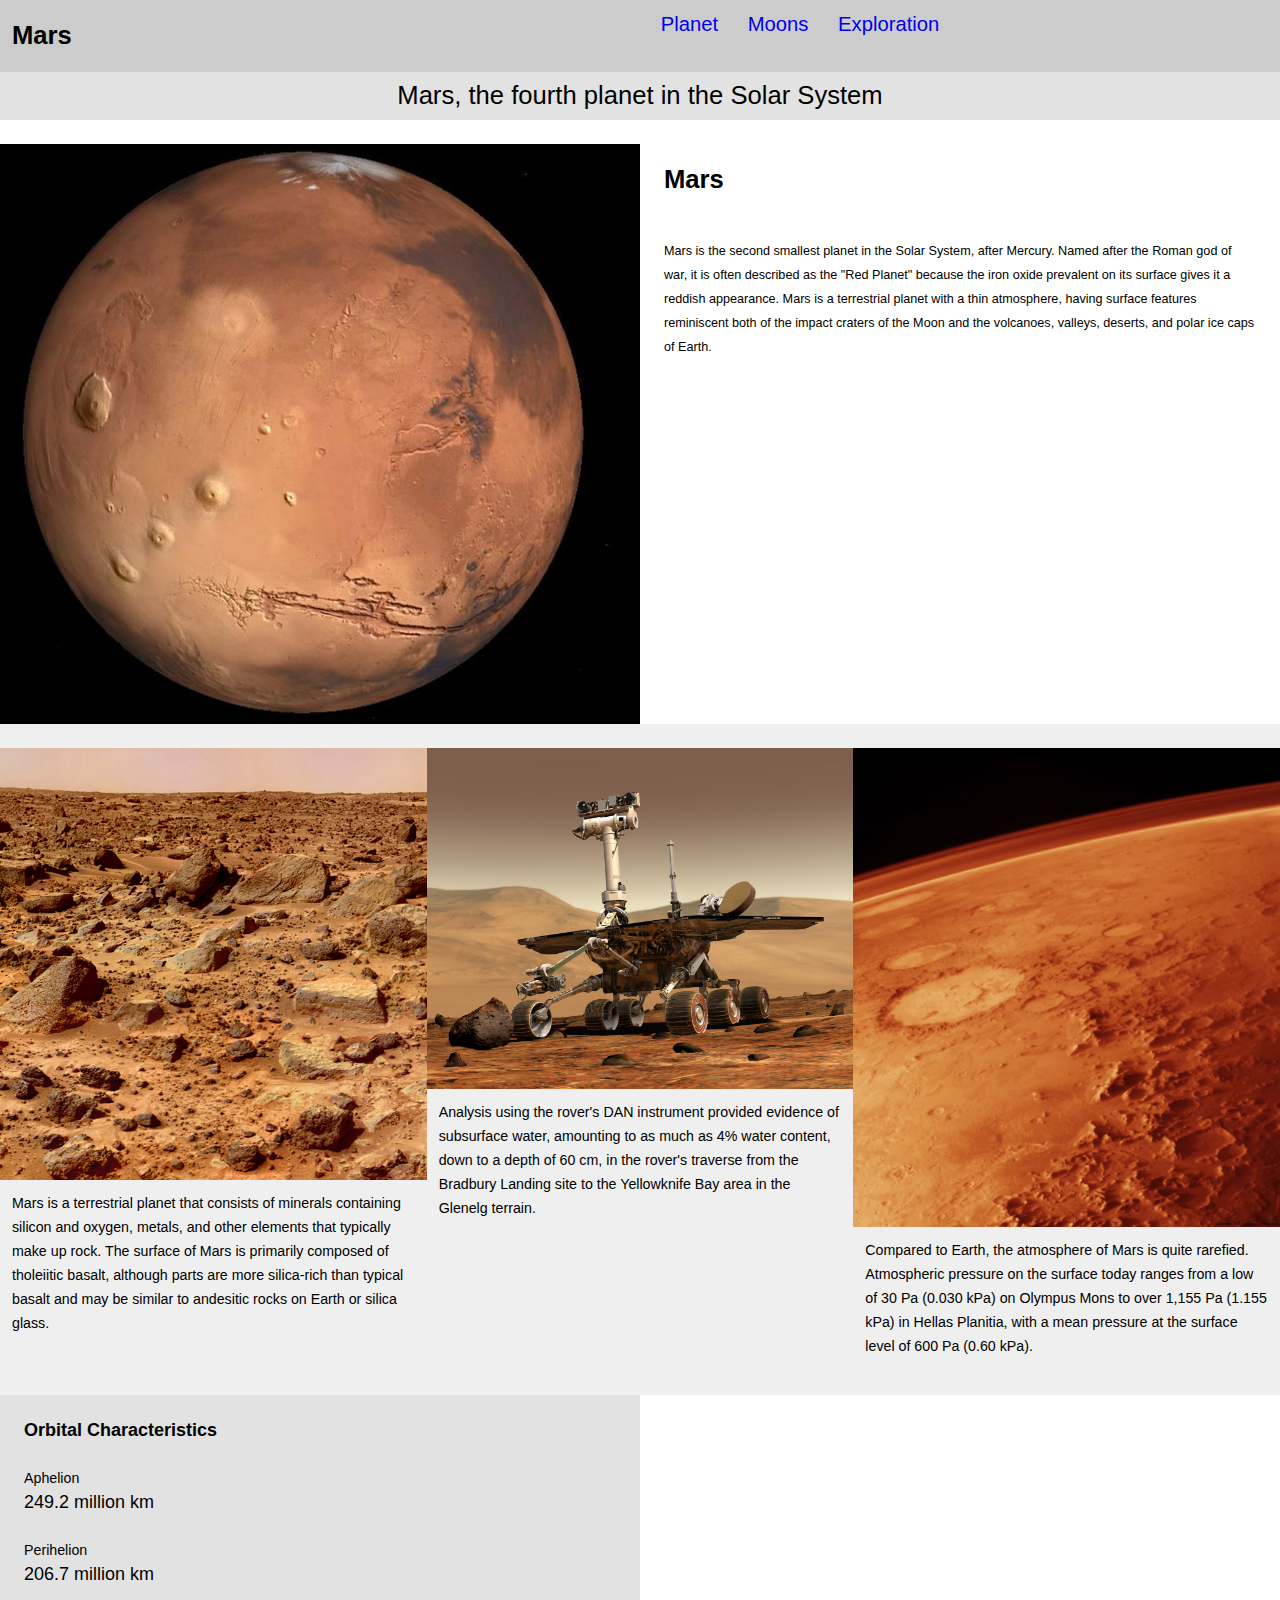
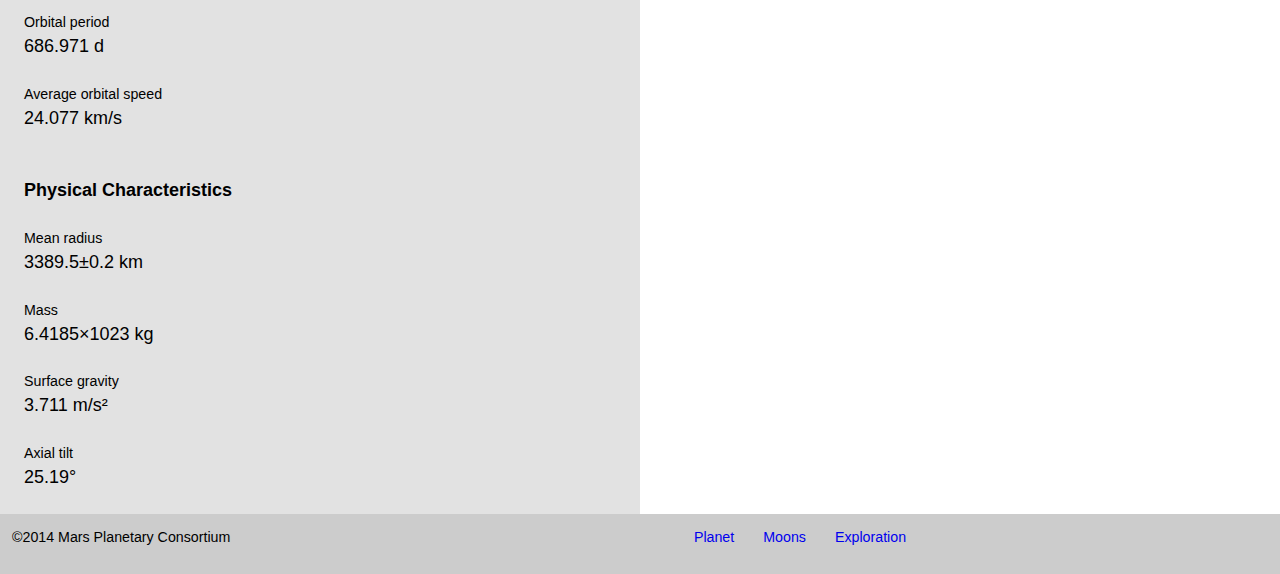
==== index.html @ 867ced5f "validator fixes" ====
<!DOCTYPE html>
<html lang="en-ca">
<head>
  <meta charset="utf-8">
  <title>Mars</title>
  <meta name="viewport" content="width=device-width,initial-scale=1">
  <link href="css/main.css" rel="stylesheet">
  <link href="css/grid.css" rel="stylesheet">
  <link href="css/typography.css" rel="stylesheet">
</head>
<body>   
    
  <header class="grid masthead">
     <div class="unit unit-xs-1 unit-s-1 unit-m-1-2 unit-l-1-4">
        <h1 class="title peta island-half">Mars</h1>
     </div>   
     <div class="unit unit-xs-1 unit-s-1- unit-m-1-2 unit-l-3-4">
        <nav>
           <ul class="nav giga">
              <li class="island-half"><a href="index.html">Planet</a></li>
              <li class="island-half"><a href="moons.html">Moons</a></li>
              <li class="island-half"><a href="exploration.html">Exploration</a></li>
            </ul>
          </nav> 
      </div>   
   </header>
    
   <main>     
    
     <div class="grid">
       <div class="unit unit-xs-1 unit-s-1 unit-m-1 unit-l-1">
           <p class="discription peta">Mars, the fourth planet in the Solar System</p>
       </div>
        
        <div class="unit unit-xs-1 unit-s-1 unit-m-1-2 unit-l-1-2">
            <img src="images/mars.jpg" alt=""> 
        </div>
    
        <div class="unit unit-xs-1 unit-s-1 unit-m-1-2 unit-l-1-2">
           <h2 class="island-1-2 gutter">Mars</h2>
           <p class="gutter micro">Mars is the second smallest planet in the Solar System, after Mercury. Named after the Roman god of war, it is often described as the "Red Planet" because the iron oxide prevalent on its surface gives it a reddish appearance. Mars is a terrestrial planet with a thin atmosphere, having surface features reminiscent both of the impact craters of the Moon and the volcanoes, valleys, deserts, and polar ice caps of Earth. </p>
        </div>
    </div>

    <div class="grid multi-images">
        <div class="unit unit-xs-1 unit-s-1 unit-m-1-3 unit-l-1-3">
            <img src="images/mars-rocks.jpg" class="pad-t" alt="">
            <p class="island-half milli">Mars is a terrestrial planet that consists of minerals containing silicon and oxygen, metals, and other elements that typically make up rock. The surface of Mars is primarily composed of tholeiitic basalt, although parts are more silica-rich than typical basalt and may be similar to andesitic rocks on Earth or silica glass. </p>
        </div>
        
        <div class="unit unit-xs-1 unit-s-1-2 unit-m-1-3 unit-l-1-3">
            <img src="images/nasa-mars-rover.jpg" class="pad-t" alt="">
            <p class=" island-half milli">Analysis using the rover's DAN instrument provided evidence of subsurface water, amounting to as much as 4% water content, down to a depth of 60 cm, in the rover's traverse from the Bradbury Landing site to the Yellowknife Bay area in the Glenelg terrain.</p>
        </div>
        
        <div class="unit unit-xs-1 unit-s-1-2 unit-m-1-3 unit-l-1-3">
            <img src="images/mars-atmosphere.jpg" class="pad-t" alt="">
            <p class="island-half milli">Compared to Earth, the atmosphere of Mars is quite rarefied. Atmospheric pressure on the surface today ranges from a low of 30 Pa (0.030 kPa) on Olympus Mons to over 1,155 Pa (1.155 kPa) in Hellas Planitia, with a mean pressure at the surface level of 600 Pa (0.60 kPa).</p>
        </div>
     </div>
        
        <div class="gutter info unit unit-xs-1 unit-s-1 unit-m-1-2 unit-l-1-2">
            <h2 class="mega pad-t">Orbital Characteristics</h2>
            <dl>  
                <dt class="milli">Aphelion</dt>	
                <dd class="mega"><data value="249.2">249.2 million&nbsp;km</data></dd>
        
                <dt class="milli">Perihelion</dt>	
                <dd class="mega"><data value="206.7">206.7 million&nbsp;km</data></dd>
        
                <dt class="milli">Orbital period</dt>
                <dd class="mega"><data value="686.971">686.971&nbsp;d</data></dd>

                <dt class="milli">Average orbital speed</dt>
                <dd class="mega"><data value="24.077">24.077&nbsp;km/s</data></dd>
            </dl>
        </div>
        
        <div class="gutter info unit unit-xs-1 unit-s-1 unit-m-1-2 unit-l-1-2">
            <h2 class="mega pad-t">Physical Characteristics</h2>
            <dl>
                <dt class="milli"> Mean radius</dt>
                <dd class="mega"><data value="3389.5±0.2">3389.5±0.2&nbsp;km</data></dd>
        
                <dt class="milli">Mass</dt>	
                <dd class="mega"><data value="6.4185×1023">6.4185×1023&nbsp;kg</data></dd>
                
                <dt class="milli">Surface gravity</dt>
                <dd class="mega"><data value="3.7117">3.711&nbsp;m/s²</data></dd>
        
                <dt class="milli">Axial tilt</dt>
                <dd class="mega"><data value="25.19">25.19°</data></dd>
            </dl>
        </div>
    </div>

    
    <footer class="grid">
        <div class="unit unit-xs-1 unit-s-1 unit-m-1-2 unit-l-1-4">
            <p class="milli pad-t-1-2 gutter-1-2">©2014 Mars Planetary Consortium</p>
        </div>
        
        <div class="unit unit-xs-1 unit-s-1 unit-m-1-2 unit-l-3-4">
            <nav>
                <ul class="nav mega">
                    <li class="gutter-1-2 milli pad-t-1-2"><a href="index.html">Planet</a></li>
                    <li class="gutter-1-2 milli pad-t-1-2"><a href="moons.html">Moons</a></li> 
                    <li class="gutter-1-2 milli pad-t-1-2"><a href="exploration.html">Exploration</a></li>
                </ul>
            </nav>
        </div>
    </footer>

   </main>
</body>
</html>
---- css/main.css ----
@-moz-viewport { width: device-width; scale: 1; }
@-ms-viewport { width: device-width; scale: 1; }
@-o-viewport { width: device-width; scale: 1; }
@-webkit-viewport { width: device-width; scale: 1; }
@viewport { width: device-width; scale: 1; }

html {
  margin: 0;
  padding: 0;
  box-sizing: border-box;

  font: normal 100%/1.5 sans-serif;
  -moz-text-size-adjust: 100%;
  -ms-text-size-adjust: 100%;
  -webkit-text-size-adjust: 100%;
  text-size-adjust: 100%;
}

*, *:before, *:after {
  box-sizing: inherit;
}

body {
  margin: 0;
  padding: 0;
}

img {
  display: block;
  width: 100%;
}

header {
    background-color: #ccc;
    overflow: hidden;
}

.discription {
    background-color: #e2e2e2;
    overflow:hidden;
    text-align: center;
}

.multi-images {
    background-color:  #efefef;
    width :100%
}

.info {
    background-color:#e2e2e2;
    overflow: hidden;
}

footer {
    background-color: #ccc;
    overflow: hidden;
}

.title {
    text-align: center;
    margin: 0;
    
}

h1 {
    text-align: left;
}

.nav { 
    padding: 0;
    list-style-type: none;
}

.nav li {
    font: #0074D9;
}

.nav a {
    display: block;
    text-decoration: none;
}

@media only screen and (min-width:25em) {
    .nav {
        text-align: center;
    }
    
    .nav li {
        display:inline-block;
    }   
}

@media only screen and (min-width:38em) {
    .nav li {
        display:inline-block;
    }
    .nav {
        text-align: center;
    }
    
    .title {
        text-align: left;
    }
    
    footer {
    background-color: #ccc;
    overflow: hidden;
    }
    
}
    
@media only screen and (min-width:60em) {
    h1 {
        float: left;
    }
    
    .title {
         text-align: center;  
     }
    
    .nav li {
        float: center;
    }
    
    .nav li {
        display:inline-block;
    }
    
    footer {
    background-color: #ccc;
    overflow: hidden;
    }
    
}
---- css/grid.css ----
@-moz-viewport { width: device-width; scale: 1; }
@-ms-viewport { width: device-width; scale: 1; }
@-o-viewport { width: device-width; scale: 1; }
@-webkit-viewport { width: device-width; scale: 1; }
@viewport { width: device-width; scale: 1; }

html {
  margin: 0;
  padding: 0;
  box-sizing: border-box;

  font: normal 100%/1.5 sans-serif;
  -moz-text-size-adjust: 100%;
  -ms-text-size-adjust: 100%;
  -webkit-text-size-adjust: 100%;
  text-size-adjust: 100%;
}

*, *:before, *:after {
  box-sizing: inherit;
}

.grid {
  margin: 0;
  padding: 0;
  letter-spacing: -0.31em;
  text-rendering: optimizespeed;
  display: -webkit-flex;
  -webkit-flex-flow: row wrap;
  display: -ms-flexbox;
  -ms-flex-flow: row wrap;
}

.grid-bottom {
  -webkit-align-items: flex-end;
  -ms-align-items: flex-end;
}

.grid-middle {
  -webkit-align-items: center;
  -ms-align-items: center;
}

.opera-only :-o-prefocus, .grid {
  word-spacing: -0.43em;
}

.unit {
  letter-spacing: normal;
  text-rendering: auto;
  vertical-align: top;
  word-spacing: normal;
  display: inline-block;
  visibility: visible;
}

.grid-bottom .unit {
  vertical-align: bottom;
}

.grid-middle .unit {
  vertical-align: middle;
}

.unit-xs-hidden {
  display: none;
  visibility: hidden;
}

.unit-xs-1 {
  display: block;
  visibility: visible;
  width: 100%;
}

.unit-offset-xs-0 {
  margin-left: 0;
}

.unit-xs-1-2 {
  width: 50.0000%;
}

.unit-offset-xs-1-2 {
  margin-left: 50.0000%;
}

.unit-xs-1-3 {
  width: 33.3333%;
}

.unit-offset-xs-1-3 {
  margin-left: 33.3333%;
}

.unit-xs-2-3 {
  width: 66.6667%;
}

.unit-offset-xs-2-3 {
  margin-left: 66.6667%;
}

.unit-xs-1-4 {
  width: 25.0000%;
}

.unit-offset-xs-1-4 {
  margin-left: 25.0000%;
}

.unit-xs-3-4 {
  width: 75.0000%;
}

.unit-offset-xs-3-4 {
  margin-left: 75.0000%;
}

.unit-xs-1-2,.unit-xs-1-3,.unit-xs-2-3,.unit-xs-1-4,.unit-xs-3-4 {
  display: inline-block;
  visibility: visible;
}

@media only screen and (min-width: 25em) {

    .unit-s-hidden {
        display: none;
        visibility: hidden;
    }

    .unit-s-1 {
        display: block;
        visibility: visible;
        width: 100%;
    }

    .unit-offset-s-0 {
        margin-left: 0;
    }

    .unit-s-1-2 {
        width: 50.0000%;
    }

    .unit-offset-s-1-2 {
        margin-left: 50.0000%;
    }

    .unit-s-1-3 {
        width: 33.3333%;
    }

    .unit-offset-s-1-3 {
        margin-left: 33.3333%;
    }

    .unit-s-2-3 {
        width: 66.6667%;
    }

    .unit-offset-s-2-3 {
        margin-left: 66.6667%;
    }

    .unit-s-1-4 {
        width: 25.0000%;
    }

    .unit-offset-s-1-4 {
        margin-left: 25.0000%;
    }

    .unit-s-3-4 {
        width: 75.0000%;
    }

    .unit-offset-s-3-4 {
        margin-left: 75.0000%;
    }

    .unit-s-1-2,.unit-s-1-3,.unit-s-2-3,.unit-s-1-4,.unit-s-3-4 {
        display: inline-block;
        visibility: visible;
    }

}

@media only screen and (min-width: 38em) {

    .unit-m-hidden {
        display: none;
        visibility: hidden;
    }

    .unit-m-1 {
        display: block;
        visibility: visible;
        width: 100%;
    }

    .unit-offset-m-0 {
        margin-left: 0;
    }

    .unit-m-1-2 {
        width: 50.0000%;
    }

    .unit-offset-m-1-2 {
        margin-left: 50.0000%;
    }

    .unit-m-1-3 {
        width: 33.3333%;
    }

    .unit-offset-m-1-3 {
        margin-left: 33.3333%;
    }

    .unit-m-2-3 {
        width: 66.6667%;
    }

    .unit-offset-m-2-3 {
        margin-left: 66.6667%;
    }

    .unit-m-1-4 {
        width: 25.0000%;
    }

    .unit-offset-m-1-4 {
        margin-left: 25.0000%;
    }

    .unit-m-3-4 {
        width: 75.0000%;
    }

    .unit-offset-m-3-4 {
        margin-left: 75.0000%;
    }

    .unit-m-1-5 {
        width: 20.0000%;
    }

    .unit-offset-m-1-5 {
        margin-left: 20.0000%;
    }

    .unit-m-2-5 {
        width: 40.0000%;
    }

    .unit-offset-m-2-5 {
        margin-left: 40.0000%;
    }

    .unit-m-3-5 {
        width: 60.0000%;
    }

    .unit-offset-m-3-5 {
        margin-left: 60.0000%;
    }

    .unit-m-4-5 {
        width: 80.0000%;
    }

    .unit-offset-m-4-5 {
        margin-left: 80.0000%;
    }

    .unit-m-1-6 {
        width: 16.6667%;
    }

    .unit-offset-m-1-6 {
        margin-left: 16.6667%;
    }

    .unit-m-5-6 {
        width: 83.3333%;
    }

    .unit-offset-m-5-6 {
        margin-left: 83.3333%;
    }

    .unit-m-1-2,.unit-m-1-3,.unit-m-2-3,.unit-m-1-4,.unit-m-3-4,.unit-m-1-5,.unit-m-2-5,.unit-m-3-5,.unit-m-4-5,.unit-m-1-6,.unit-m-5-6 {
        display: inline-block;
        visibility: visible;
    }

}

@media only screen and (min-width: 60em) {

    .unit-l-hidden {
        display: none;
        visibility: hidden;
    }

    .unit-l-1 {
        display: block;
        visibility: visible;
        width: 100%;
    }

    .unit-offset-l-0 {
        margin-left: 0;
    }

    .unit-l-1-2 {
        width: 50.0000%;
    }

    .unit-offset-l-1-2 {
        margin-left: 50.0000%;
    }

    .unit-l-1-3 {
        width: 33.3333%;
    }

    .unit-offset-l-1-3 {
        margin-left: 33.3333%;
    }

    .unit-l-2-3 {
        width: 66.6667%;
    }

    .unit-offset-l-2-3 {
        margin-left: 66.6667%;
    }

    .unit-l-1-4 {
        width: 25.0000%;
    }

    .unit-offset-l-1-4 {
        margin-left: 25.0000%;
    }

    .unit-l-3-4 {
        width: 75.0000%;
    }   

    .unit-offset-l-3-4 {
        margin-left: 75.0000%;
    }

    .unit-l-1-5 {
        width: 20.0000%;
    }

    .unit-offset-l-1-5 {
        margin-left: 20.0000%;
    }

    .unit-l-2-5 {
        width: 40.0000%;
    }

    .unit-offset-l-2-5 {
        margin-left: 40.0000%;
    }

    .unit-l-3-5 {
        width: 60.0000%;
    }

    .unit-offset-l-3-5 {
        margin-left: 60.0000%;
    }

    .unit-l-4-5 {
    width: 80.0000%;
    }

    .unit-offset-l-4-5 {
        margin-left: 80.0000%;
    }

    .unit-l-1-6 {
        width: 16.6667%;
    }

    .unit-offset-l-1-6 {
        margin-left: 16.6667%;
    }

    .unit-l-5-6 {
        width: 83.3333%;
    }

    .unit-offset-l-5-6 {
        margin-left: 83.3333%;
    }

    .unit-l-1-2,.unit-l-1-3,.unit-l-2-3,.unit-l-1-4,.unit-l-3-4,.unit-l-1-5,.unit-l-2-5,.unit-l-3-5,.unit-l-4-5,.unit-l-1-6,.unit-l-5-6 {
        display: inline-block;
        visibility: visible;
    }

}
---- css/typography.css ----
@charset "utf-8";

@-moz-viewport { width: device-width; scale: 1; }
@-ms-viewport { width: device-width; scale: 1; }
@-o-viewport { width: device-width; scale: 1; }
@-webkit-viewport { width: device-width; scale: 1; }
@viewport { width: device-width; scale: 1; }

html {
	-moz-box-sizing: border-box;
	-webkit-box-sizing: border-box;
	box-sizing: border-box;
    
    -moz-text-size-adjust: 100%;
	-ms-text-size-adjust: 100%;
	-webkit-text-size-adjust: 100%;
	text-size-adjust: 100%;
    
    font-size: 100%;
}

*,*:before, *:after {
    box-sizing: inherit;
}

html {
  font: normal 100%/1.5 sans-serif;
}

h1, h2, h3, h4, h5, h6,
p, ul, ol, dl, dd, figure,
blockquote, details, hr,
fieldset, pre, table {
  margin: 0 0 1.5rem;
  font-family: sans-serif;
}

.yotta {
  font-size: 2.2807rem;
  line-height: 1.3154;
}

.zetta {
  font-size: 2.0273rem;
  line-height: 1.4798;
}

h1, .exa {
  font-size: 1.8020rem;
  line-height: 1.6648;
}

h2, .peta {
  font-size: 1.6018rem;
  line-height: 1.8729;
}

h3, .tera {
  font-size: 1.4238rem;
  line-height: 1.0535;
}

h4, .giga {
  font-size: 1.2656rem;
  line-height: 1.1852;
}

h5, .mega {
  font-size: 1.1250rem;
  line-height: 1.3333;
}

h6, .kilo {
  font-size: 1.0000rem;
  line-height: 1.5000;
}

small, .milli {
  font-size: 0.8889rem;
  line-height: 1.6875;
}

.micro {
  font-size: 0.7901rem;
  line-height: 1.8984;
}

sub,
sup {
  font-size: 75%;
  line-height: 1px;
  position: relative;
  vertical-align: baseline;
}

sup {
  top: -0.5em;
}

sub {
  bottom: -0.25em;
}

.push {
  margin-bottom: 1.5rem;
}

.push-none, .push-0 {
  margin-bottom: 0;
}

.push-double, .push-2 {
  margin-bottom: 3.0000rem;
}

.push-half, .push-1-2 {
  margin-bottom: 0.7500rem;
}

.pad-top, .pad-t {
  padding-top: 1.5rem;
}

.pad-bottom, .pad-b {
  padding-bottom: 1.5rem;
}

.pad-top-double, .pad-t-2 {
  padding-top: 3.0000rem;
}

.pad-bottom-double, .pad-b-2 {
  padding-bottom: 3.0000rem;
}

.pad-top-half, .pad-t-1-2 {
  padding-top: 0.7500rem;
}

.pad-bottom-half, .pad-b-1-2 {
  padding-bottom: 0.7500rem;
}

.island {
  padding: 1.5rem;
}

.island-half, .island-1-2 {
  padding: 0.7500rem;
}

.island-double, .island-2 {
  padding: 3.0000rem;
}

.gutter {
  padding-left: 1.5rem;
  padding-right: 1.5rem;
}

.gutter-half, .gutter-1-2 {
  padding-left: 0.7500rem;
  padding-right: 0.7500rem;
}

.gutter-double, .gutter-2 {
  padding-left: 3.0000rem;
  padding-right: 3.0000rem;
}
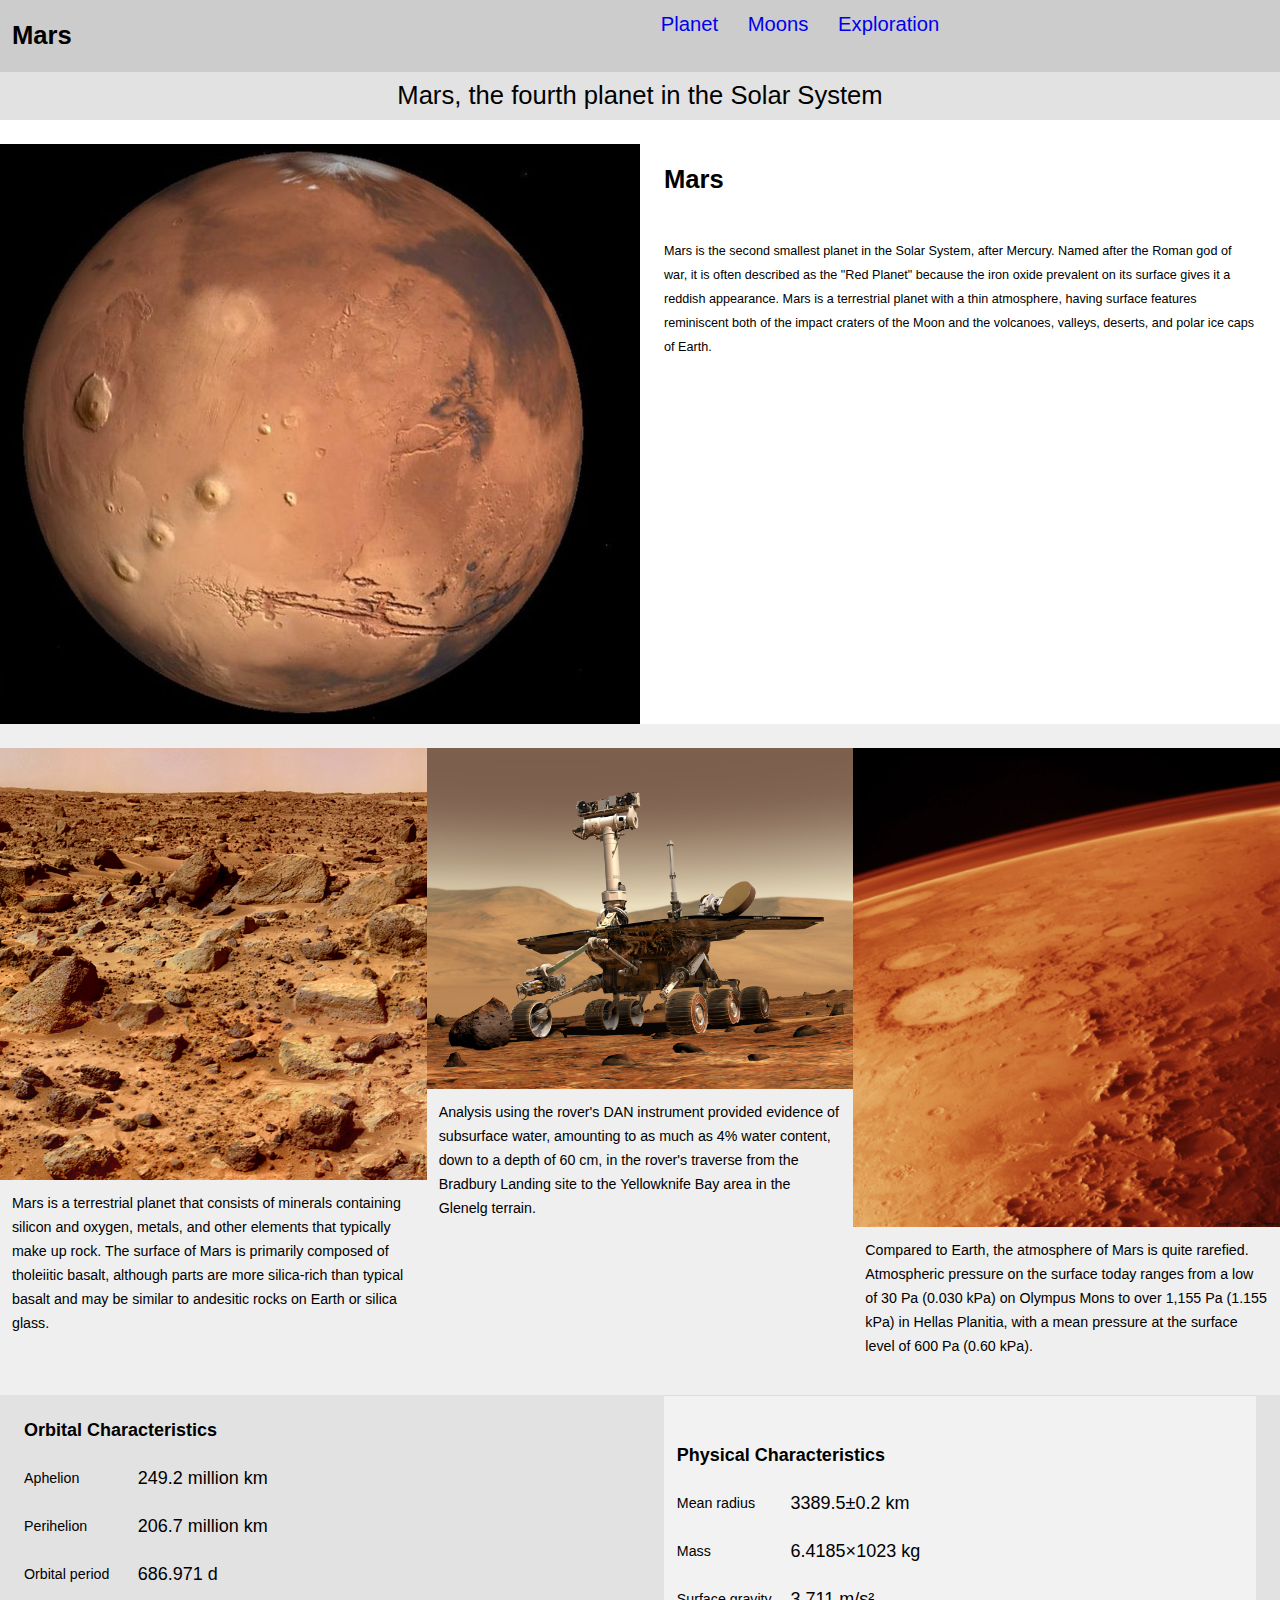
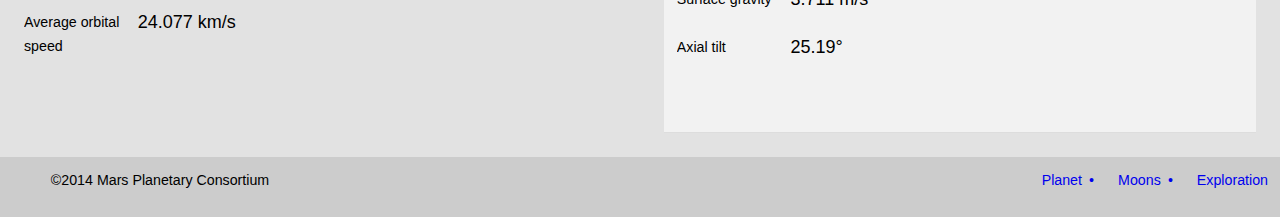
==== commit d02646e6: "hidden" ====
--- a/index.html
+++ b/index.html
@@ -21,7 +21,7 @@
               <li class="island-half"><a href="moons.html">Moons</a></li>
               <li class="island-half"><a href="exploration.html">Exploration</a></li>
             </ul>
-          </nav> 
+        </nav> 
       </div>   
    </header>
     
@@ -58,7 +58,8 @@
             <p class="island-half milli">Compared to Earth, the atmosphere of Mars is quite rarefied. Atmospheric pressure on the surface today ranges from a low of 30 Pa (0.030 kPa) on Olympus Mons to over 1,155 Pa (1.155 kPa) in Hellas Planitia, with a mean pressure at the surface level of 600 Pa (0.60 kPa).</p>
         </div>
      </div>
-        
+       
+    <div class="grid"> 
         <div class="gutter info unit unit-xs-1 unit-s-1 unit-m-1-2 unit-l-1-2">
             <h2 class="mega pad-t">Orbital Characteristics</h2>
             <dl>  
@@ -77,32 +78,34 @@
         </div>
         
         <div class="gutter info unit unit-xs-1 unit-s-1 unit-m-1-2 unit-l-1-2">
-            <h2 class="mega pad-t">Physical Characteristics</h2>
-            <dl>
-                <dt class="milli"> Mean radius</dt>
-                <dd class="mega"><data value="3389.5±0.2">3389.5±0.2&nbsp;km</data></dd>
+            <aside>
+                <h2 class="mega pad-t">Physical Characteristics</h2>
+                <dl>
+                    <dt class="milli"> Mean radius</dt>
+                    <dd class="mega"><data value="3389.5±0.2">3389.5±0.2&nbsp;km</data></dd>
         
-                <dt class="milli">Mass</dt>	
-                <dd class="mega"><data value="6.4185×1023">6.4185×1023&nbsp;kg</data></dd>
+                    <dt class="milli">Mass</dt>	
+                    <dd class="mega"><data value="6.4185×1023">6.4185×1023&nbsp;kg</data></dd>
                 
-                <dt class="milli">Surface gravity</dt>
-                <dd class="mega"><data value="3.7117">3.711&nbsp;m/s²</data></dd>
+                    <dt class="milli">Surface gravity</dt>
+                    <dd class="mega"><data value="3.7117">3.711&nbsp;m/s²</data></dd>
         
-                <dt class="milli">Axial tilt</dt>
-                <dd class="mega"><data value="25.19">25.19°</data></dd>
-            </dl>
-        </div>
+                    <dt class="milli">Axial tilt</dt>
+                    <dd class="mega"><data value="25.19">25.19°</data></dd>
+                </dl>
+            </div>
+        </aside>
     </div>
 
     
     <footer class="grid">
         <div class="unit unit-xs-1 unit-s-1 unit-m-1-2 unit-l-1-4">
-            <p class="milli pad-t-1-2 gutter-1-2">©2014 Mars Planetary Consortium</p>
+            <p class="copyright milli pad-t-1-2 gutter-1-2">©2014 Mars Planetary Consortium</p>
         </div>
         
         <div class="unit unit-xs-1 unit-s-1 unit-m-1-2 unit-l-3-4">
             <nav>
-                <ul class="nav mega">
+                <ul class="footernav mega">
                     <li class="gutter-1-2 milli pad-t-1-2"><a href="index.html">Planet</a></li>
                     <li class="gutter-1-2 milli pad-t-1-2"><a href="moons.html">Moons</a></li> 
                     <li class="gutter-1-2 milli pad-t-1-2"><a href="exploration.html">Exploration</a></li>
--- a/css/main.css
+++ b/css/main.css
@@ -16,6 +16,40 @@
   text-size-adjust: 100%;
 }
 
+@media only screen and (min-width:60em) {
+    html {
+        font-size: 110%
+    }
+    
+    .visually-hidden-2 {
+    display: none;
+    }
+}
+
+@media only screen and (min-width:90em) {
+    html {
+        font-size: 120%
+    }
+    
+    .visually-hidden-2 {
+    display: none;
+    }
+}
+
+@media only screen and (min-width:120em) {
+    html {
+        font-size: 130%
+    }
+    
+    .visually-hidden-2 {
+    display: none;
+    }
+    
+    .visually-hidden-1 {
+    
+    }
+}
+
 *, *:before, *:after {
   box-sizing: inherit;
 }
@@ -42,7 +76,7 @@
 }
 
 .multi-images {
-    background-color:  #efefef;
+    background-color:#efefef;
     width :100%
 }
 
@@ -56,6 +90,7 @@
     overflow: hidden;
 }
 
+
 .title {
     text-align: center;
     margin: 0;
@@ -72,7 +107,7 @@
 }
 
 .nav li {
-    font: #0074D9;
+    color: : #0074D9;
 }
 
 .nav a {
@@ -88,14 +123,42 @@
     .nav li {
         display:inline-block;
     }   
-}
+    
+    .copyright {
+    text-align: center;    
+    }
+
+    .visually-hidden-1 {
+    display: none;
+    float: left;
+    }
+    
+    .bold {
+     font-weight: bold;
+    }
+    
+    .visually-hidden-4 {
+    display: none;
+    } 
+    
+    .bold {
+    font-weight: normal;
+    }
+}
+         
+
 
 @media only screen and (min-width:38em) {
     .nav li {
         display:inline-block;
     }
+    
+    .nav-top {
+    text-align: center
+    }
+    
     .nav {
-        text-align: center;
+        text-align: right;
     }
     
     .title {
@@ -107,6 +170,35 @@
     overflow: hidden;
     }
     
+    .visually-hidden-2 {
+    display: none;
+    }
+    
+    .visually-hidden-1 {
+    display: block;
+    float: left;
+    }
+    
+    .visually-hidden-3 {
+    display: block;
+    } 
+    
+    .visually-hidden-4 {
+    display: none;
+    } 
+    
+    .bold {
+    font-weight: normal;
+    }
+    
+    .footernav a:after {
+        content: "•";
+        padding-left: .5em;
+    }
+    
+    .footernav li:last-child a:after {
+        content: none;
+    }
 }
     
 @media only screen and (min-width:60em) {
@@ -118,8 +210,22 @@
          text-align: center;  
      }
     
-    .nav li {
-        float: center;
+    .nav {
+        text-align: center;
+    }
+    
+    .footernav {
+        float: right;
+        display: inline-block;   
+    }
+    
+    .footernav a {
+        text-decoration: none;
+    }
+    .footernav li {
+        list-style-type: none;
+        float: left;
+            
     }
     
     .nav li {
@@ -127,8 +233,73 @@
     }
     
     footer {
-    background-color: #ccc;
-    overflow: hidden;
-    }
-    
-}+        background-color: #ccc;
+        overflow: hidden;
+    }
+    
+    aside {
+        margin: 0 0 1.5rem;
+        padding: 1.5rem 0.8em;
+
+        background-color: #f2f2f2;
+        border-bottom: 1px solid #ddd;
+        border-top: 1px solid #ddd;
+    }
+    
+    dl {
+        margin: 0;
+        overflow: hidden;
+        padding: 0;
+    }
+
+    dt {
+        clear: left;
+        float: left;
+        margin: 0;
+        padding: 0;
+        width: 8em;
+    }
+
+    dd {
+        float: left;
+        margin: 0;
+        padding: 0;
+    }   
+
+    .visually-hidden-2 {
+        display: none;
+    }
+    
+    .visually-hidden-1 {
+        display: block;
+        float: left;
+    }
+    
+    
+    .visually-hidden-3 {
+        display: none;
+    } 
+    
+    .visually-hidden-4 {
+        display: block;
+    } 
+    
+    .bold {
+        font-weight: normal;
+    }
+    
+    .discovery {
+        font-weight: normal;
+    }
+    
+       .footernav a:after {
+        content: "•";
+        padding-left: .5em;
+    }
+    
+    .footernav li:last-child a:after {
+        content: none;
+    }
+    
+}
+
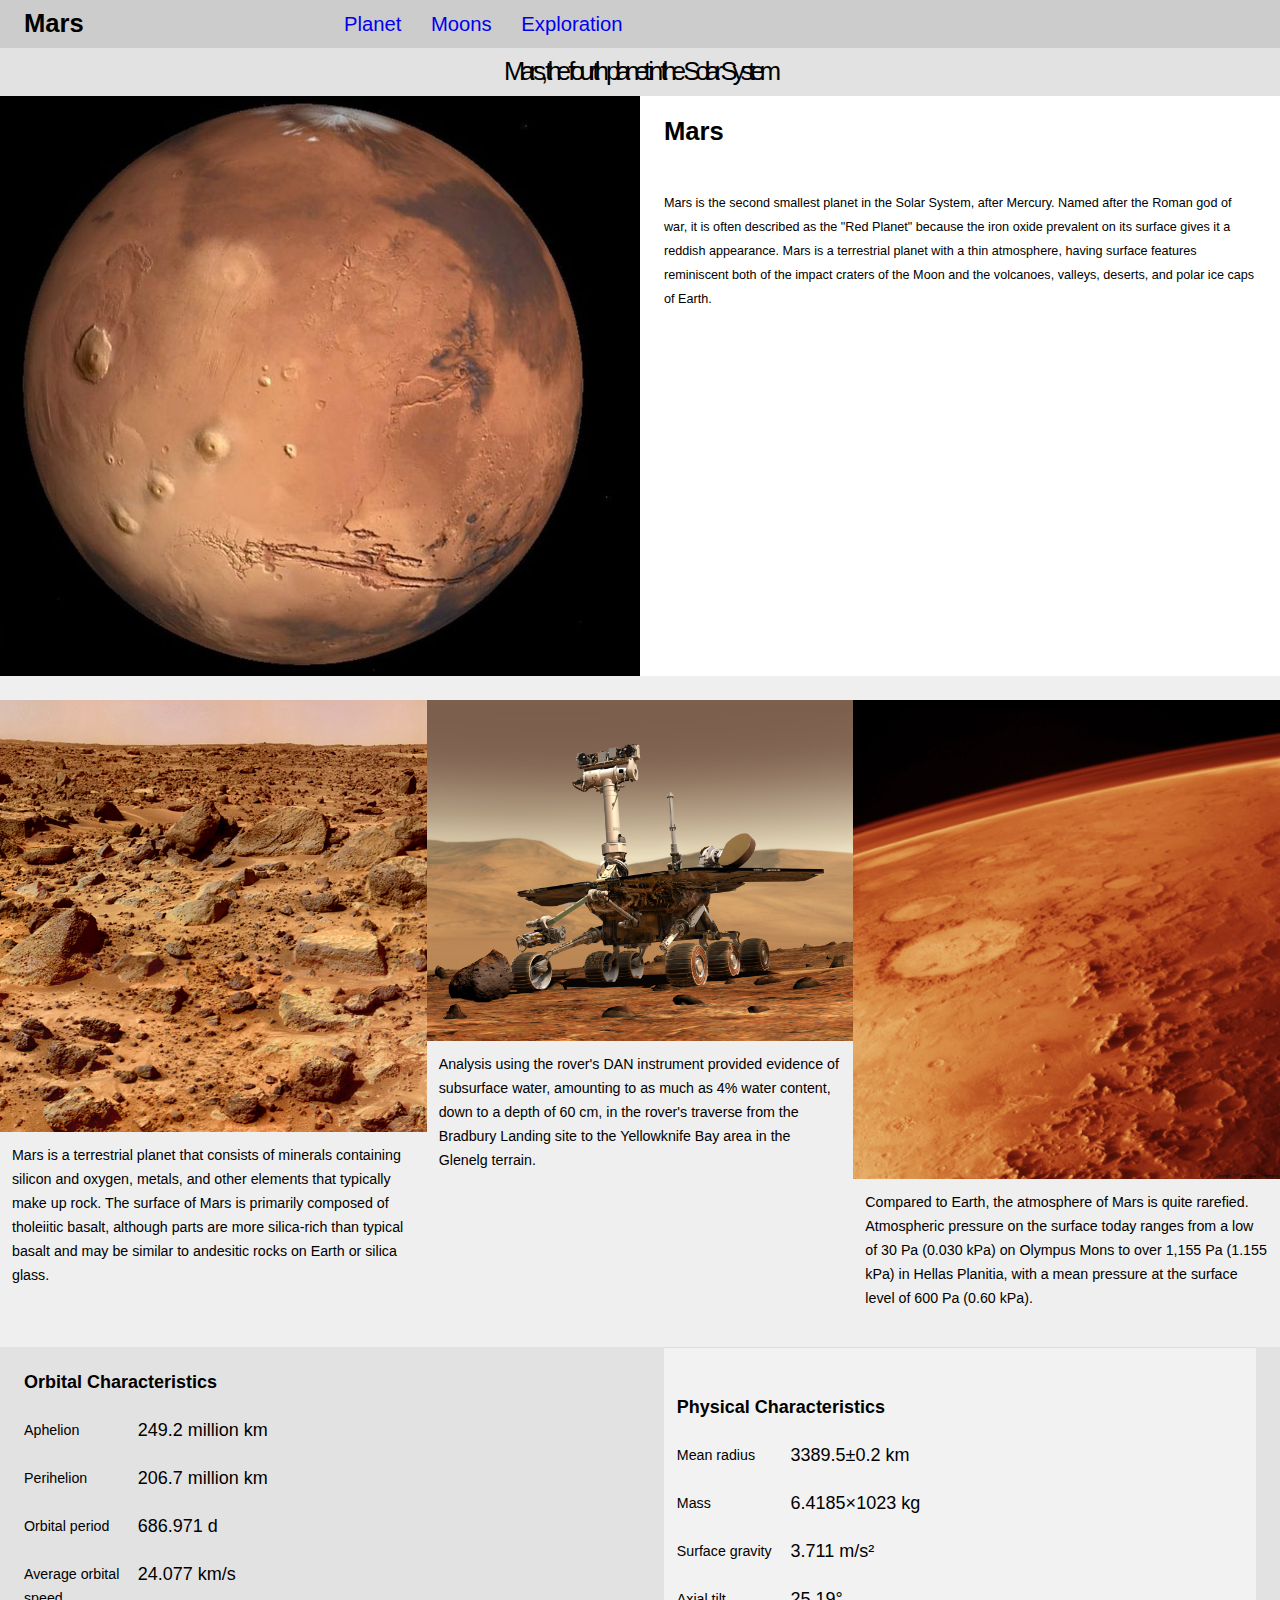
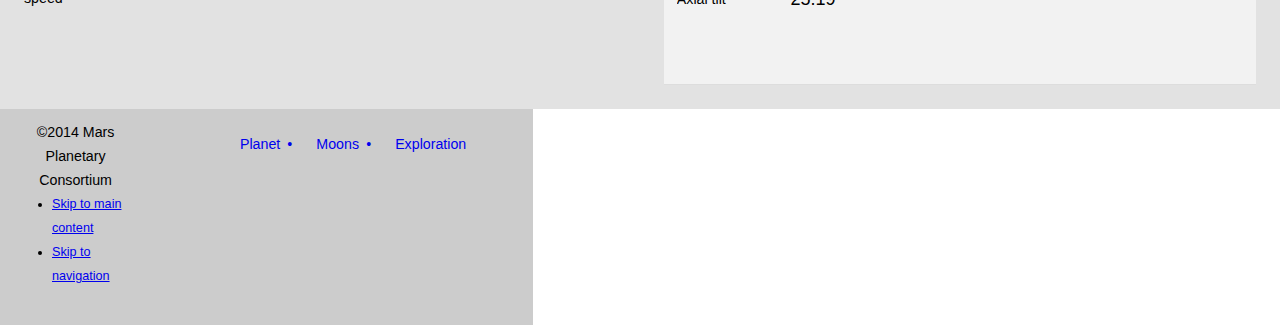
==== commit cc57d6cf: "adding accessibility and skip-links" ====
--- a/index.html
+++ b/index.html
@@ -8,15 +8,20 @@
   <link href="css/grid.css" rel="stylesheet">
   <link href="css/typography.css" rel="stylesheet">
 </head>
-<body>   
+<body>  
     
-  <header class="grid masthead">
-     <div class="unit unit-xs-1 unit-s-1 unit-m-1-2 unit-l-1-4">
-        <h1 class="title peta island-half">Mars</h1>
+    <ul class="skip-links">
+        <li><a href="#main">Skip to main content</a></li>
+        <li><a href="#navigation">Skip to navigation</a></li>   
+    </ul>
+    
+  <header role="banner" class="grid grid-middle section-dark masthead">
+     <div class="unit gutter unit-xs-1 unit-s-1 unit-m-1-2 unit-l-1-4">
+        <h1 class="title peta push-0">Mars</h1>
      </div>   
      <div class="unit unit-xs-1 unit-s-1- unit-m-1-2 unit-l-3-4">
-        <nav>
-           <ul class="nav giga">
+        <nav id="navigation" role="navigation" class="unit gutter-1-2 unit-xs-1- unit-2-1">
+           <ul class="nav giga push-0">
               <li class="island-half"><a href="index.html">Planet</a></li>
               <li class="island-half"><a href="moons.html">Moons</a></li>
               <li class="island-half"><a href="exploration.html">Exploration</a></li>
@@ -25,11 +30,11 @@
       </div>   
    </header>
     
-   <main>     
+   <main role="main" id="main">     
     
      <div class="grid">
-       <div class="unit unit-xs-1 unit-s-1 unit-m-1 unit-l-1">
-           <p class="discription peta">Mars, the fourth planet in the Solar System</p>
+       <div class="section-mid intro peta unit-xs-1 unit-s-1 unit-m-1 unit-l-1">
+           <p class="discription peta push-0">Mars, the fourth planet in the Solar System</p>
        </div>
         
         <div class="unit unit-xs-1 unit-s-1 unit-m-1-2 unit-l-1-2">
@@ -93,17 +98,21 @@
                     <dt class="milli">Axial tilt</dt>
                     <dd class="mega"><data value="25.19">25.19°</data></dd>
                 </dl>
-            </div>
         </aside>
     </div>
 
     
-    <footer class="grid">
-        <div class="unit unit-xs-1 unit-s-1 unit-m-1-2 unit-l-1-4">
-            <p class="copyright milli pad-t-1-2 gutter-1-2">©2014 Mars Planetary Consortium</p>
+    <footer class="grid island-half section-dark">
+        <div role="contentinfo" class="unit micro unit-xs-1 unit-s-1 unit-m-1-2 unit-l-1-4">
+            <p class="copyright milli push-0">©2014 Mars Planetary Consortium</p>
+            
+            <ul class="skip-links-footer">
+                <li><a href="#main">Skip to main content</a></li>
+                <li><a href="#navigation">Skip to navigation</a></li>   
+            </ul> 
         </div>
         
-        <div class="unit unit-xs-1 unit-s-1 unit-m-1-2 unit-l-3-4">
+        <div class="unit unit-xs-1 unit-s-1 unit-m-1-2 unit-l-2-3">
             <nav>
                 <ul class="footernav mega">
                     <li class="gutter-1-2 milli pad-t-1-2"><a href="index.html">Planet</a></li>
--- a/css/main.css
+++ b/css/main.css
@@ -59,6 +59,38 @@
   padding: 0;
 }
 
+a:focus {
+    outline: 3px solid #000; 
+}
+    
+    /* It's okay to remove the focus rectangle for mouse uers. IT'S NOT OKAY TO REMOVE IT FOR KEYBAORD USERS!!!!
+    a:hover    
+    a:active {
+    outline: none;
+    }
+    */
+
+.skip-links {
+    margin: 0;
+    padding: 0;
+    list-style-type: none;
+}
+
+
+.skip-links a {
+    position: absolute;
+    top: -3em;
+    background-color: orange;
+    color: #fff
+    text-decoration: none;
+    padding: 0.5em 0.75em;
+    font-size: 1.25em;
+}
+
+.skip-links a:focus {
+    top: 0;
+}
+
 img {
   display: block;
   width: 100%;
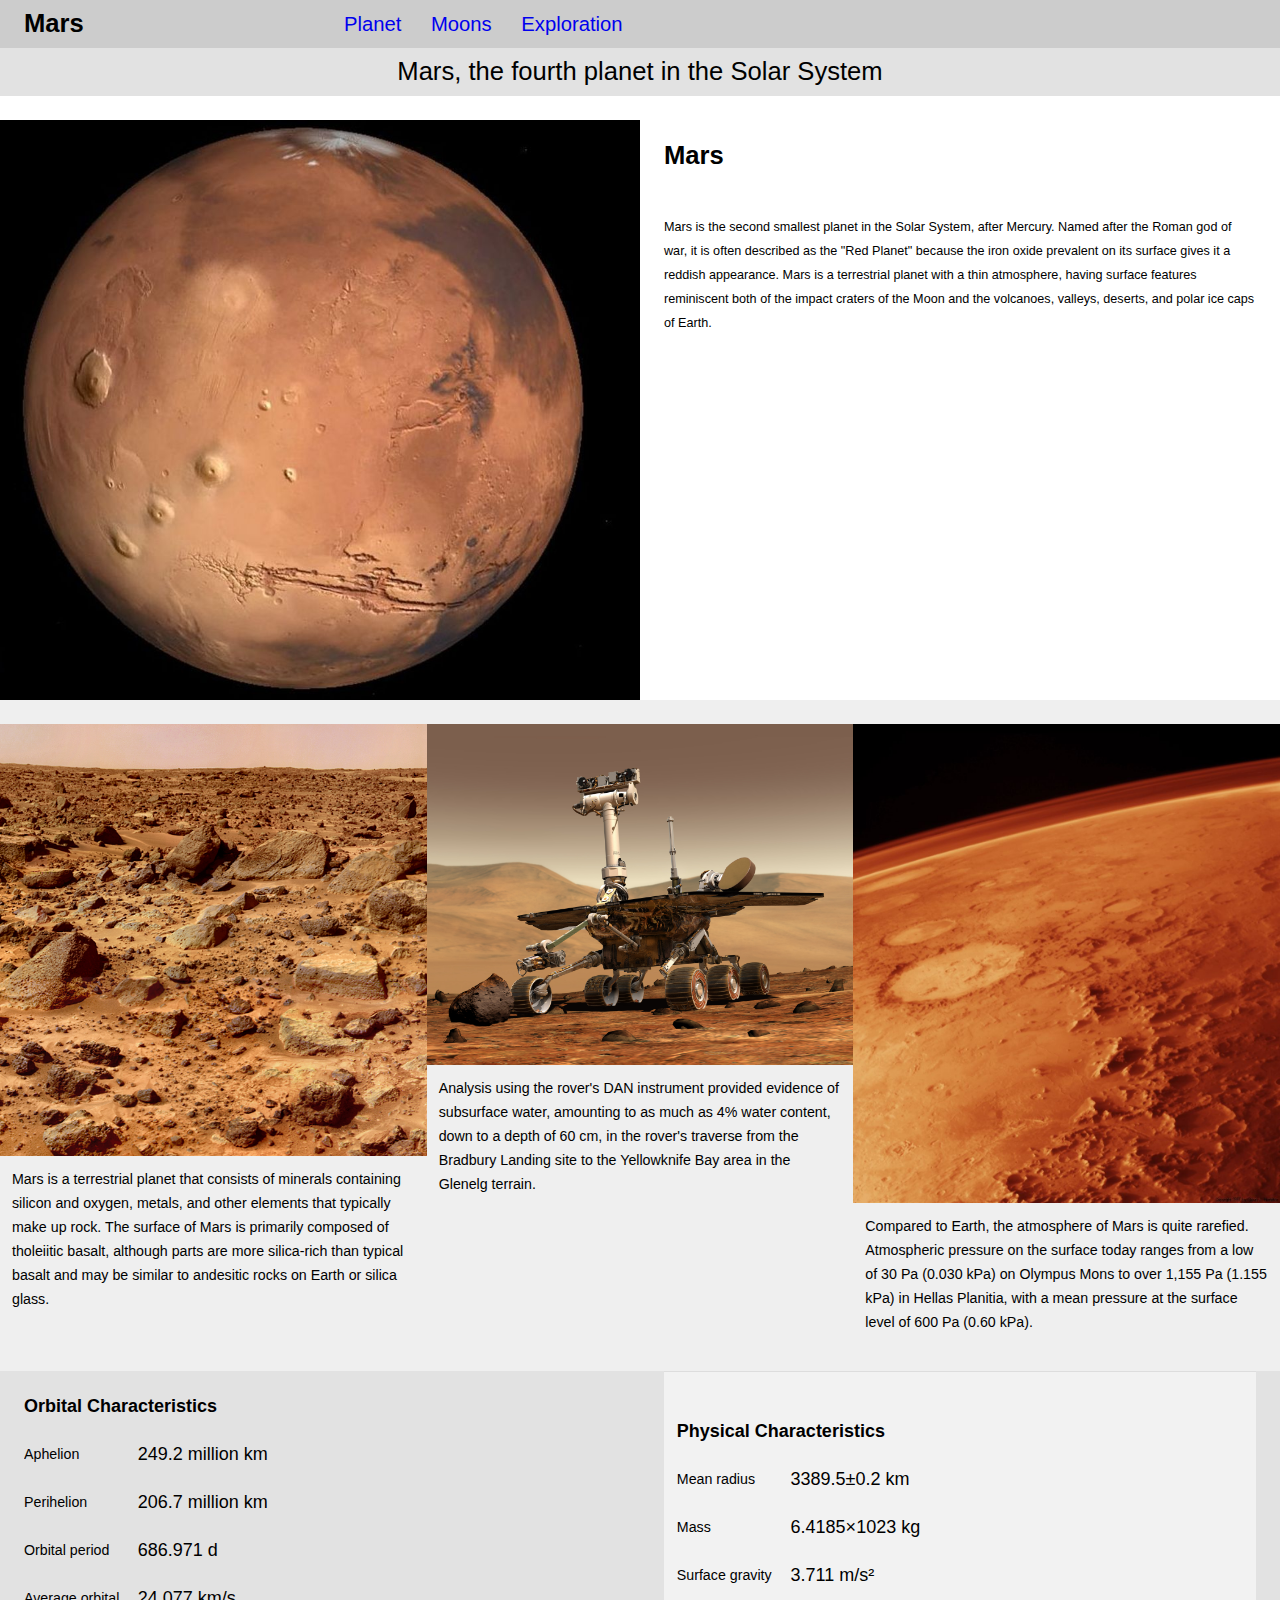
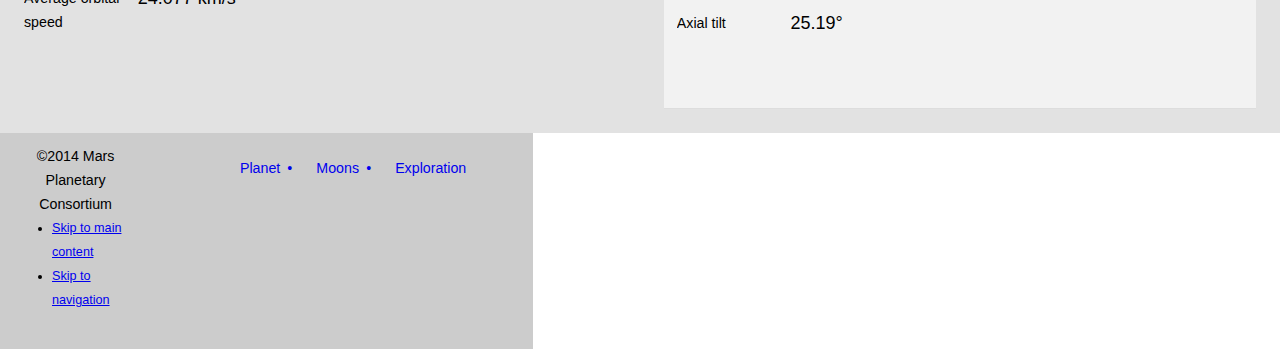
==== commit 247348a4: "skip colour" ====
--- a/index.html
+++ b/index.html
@@ -33,9 +33,9 @@
    <main role="main" id="main">     
     
      <div class="grid">
-       <div class="section-mid intro peta unit-xs-1 unit-s-1 unit-m-1 unit-l-1">
-           <p class="discription peta push-0">Mars, the fourth planet in the Solar System</p>
-       </div>
+        <div class="unit unit-xs-1 unit-s-1 unit-m-1 unit-l-1">
+           <p class="discription peta">Mars, the fourth planet in the Solar System</p>
+    </div>
         
         <div class="unit unit-xs-1 unit-s-1 unit-m-1-2 unit-l-1-2">
             <img src="images/mars.jpg" alt=""> 
--- a/css/main.css
+++ b/css/main.css
@@ -80,7 +80,7 @@
 .skip-links a {
     position: absolute;
     top: -3em;
-    background-color: orange;
+    background-color: #ffcc66;
     color: #fff
     text-decoration: none;
     padding: 0.5em 0.75em;
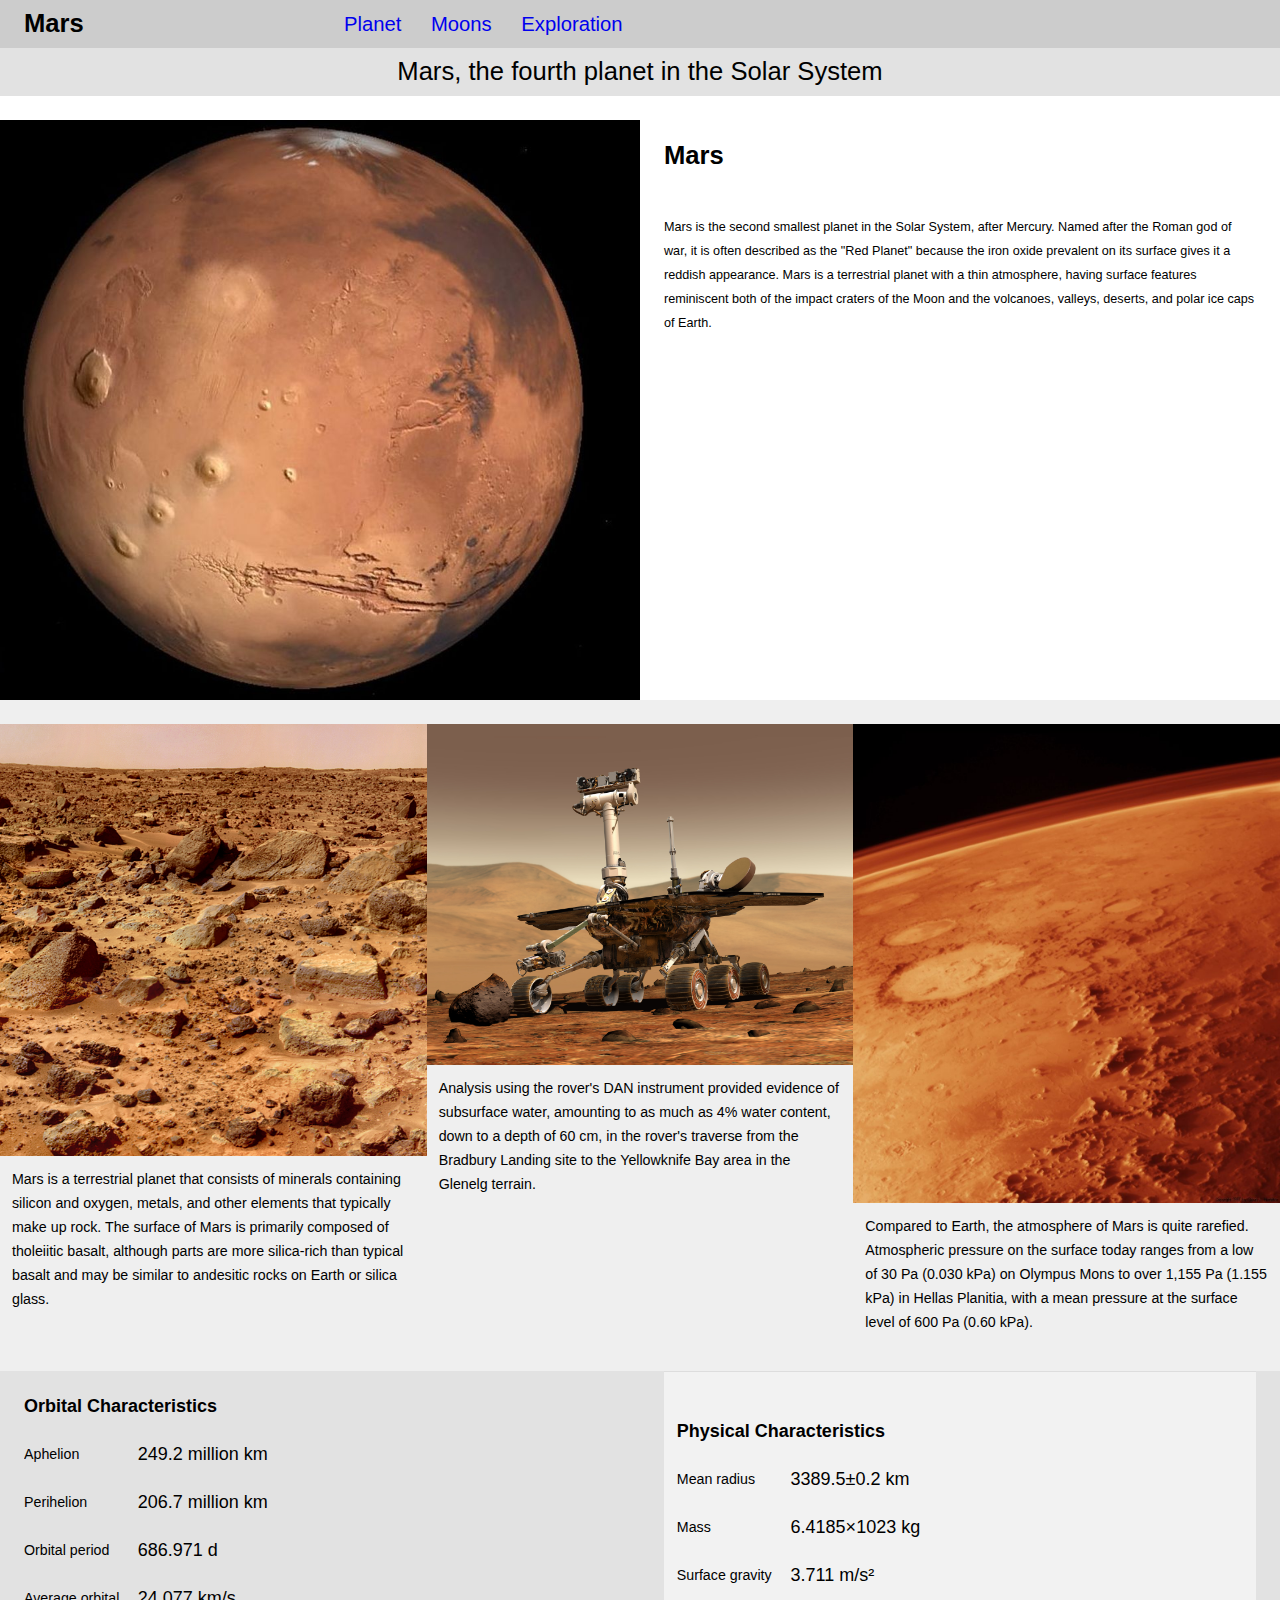
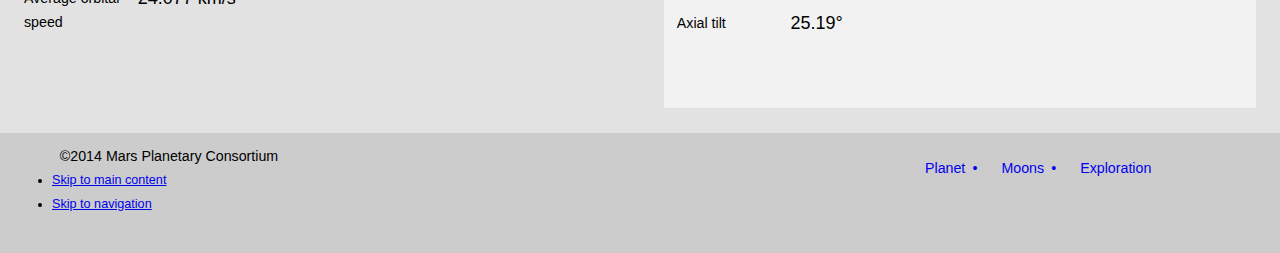
==== commit 461d6438: "open div fix" ====
--- a/index.html
+++ b/index.html
@@ -100,6 +100,7 @@
                 </dl>
         </aside>
     </div>
+ </div>
 
     
     <footer class="grid island-half section-dark">
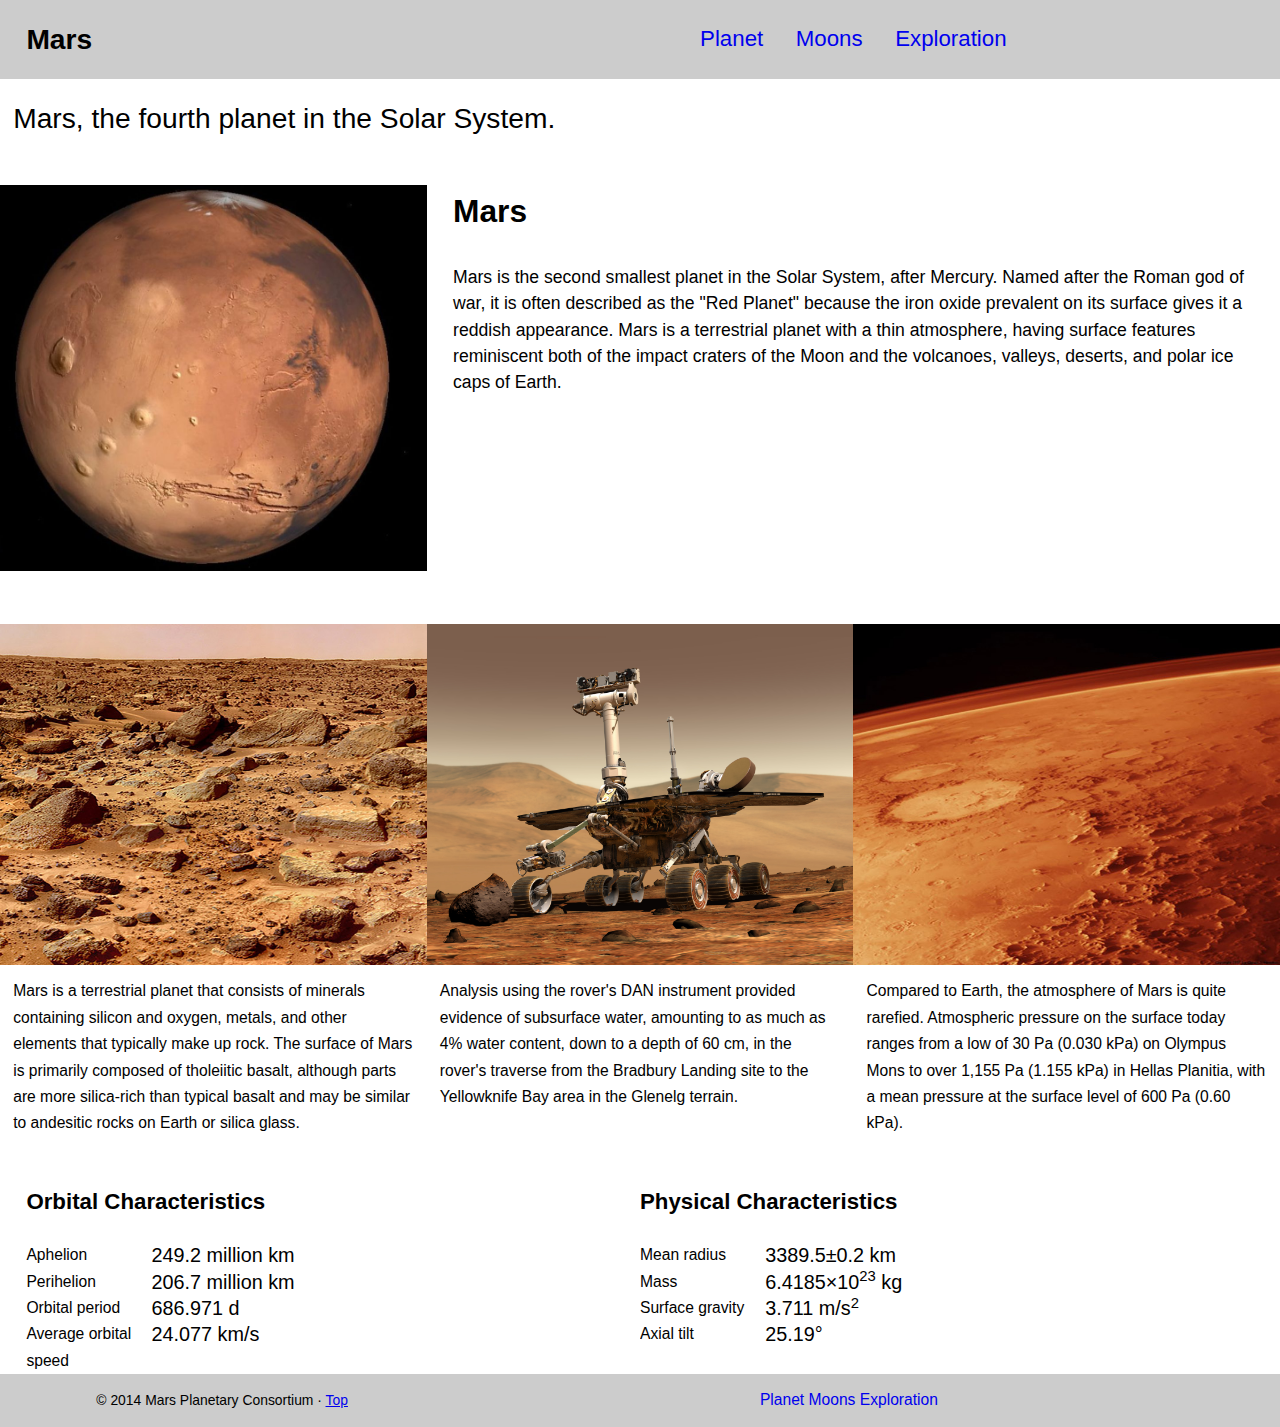
==== commit c9eaf884: "errors fixed" ====
--- a/index.html
+++ b/index.html
@@ -2,128 +2,115 @@
 <html lang="en-ca">
 <head>
   <meta charset="utf-8">
-  <title>Mars</title>
+  <title>Venus</title>
   <meta name="viewport" content="width=device-width,initial-scale=1">
+  <link href="http://fonts.googleapis.com/css?family=Rambla:400,700|Playfair+Display:400,700,400italic" rel="stylesheet">
+<link href="css/grid.css" rel="stylesheet">
+  <link href="css/typography.css" rel="stylesheet">
   <link href="css/main.css" rel="stylesheet">
-  <link href="css/grid.css" rel="stylesheet">
-  <link href="css/typography.css" rel="stylesheet">
 </head>
-<body>  
-    
-    <ul class="skip-links">
-        <li><a href="#main">Skip to main content</a></li>
-        <li><a href="#navigation">Skip to navigation</a></li>   
+<body>
+
+<ul class="skip-links">
+  <li><a href="#main">Skip to the main content</a></li>
+  <li><a href="#nav">Skip to navigation</a></li>
+</ul>
+
+<header class="grid grid-middle section-dark masthead pad-t-1-2 pad-b-1-2" role="banner" id="top">
+  <div class="unit gutter unit-xs-1 unit-s-1 unit-m-1-3 unit-l-1-3">
+    <h1 class="title peta push-0">Mars</h1>
+  </div>
+  <nav class="unit gutter-1-2 unit-xs-1 unit-s-1 unit-m-2-3 unit-l-2-3" role="navigation" id="nav">
+    <ul class="nav giga push-0 brand-family">
+      <li><a class="island-1-2 nav-current" href="index.html">Planet</a></li>
+      <li><a class="island-1-2" href="moons.html">Moons</a></li>
+      <li><a class="island-1-2" href="exploration.html">Exploration</a></li>
     </ul>
-    
-  <header role="banner" class="grid grid-middle section-dark masthead">
-     <div class="unit gutter unit-xs-1 unit-s-1 unit-m-1-2 unit-l-1-4">
-        <h1 class="title peta push-0">Mars</h1>
-     </div>   
-     <div class="unit unit-xs-1 unit-s-1- unit-m-1-2 unit-l-3-4">
-        <nav id="navigation" role="navigation" class="unit gutter-1-2 unit-xs-1- unit-2-1">
-           <ul class="nav giga push-0">
-              <li class="island-half"><a href="index.html">Planet</a></li>
-              <li class="island-half"><a href="moons.html">Moons</a></li>
-              <li class="island-half"><a href="exploration.html">Exploration</a></li>
-            </ul>
-        </nav> 
-      </div>   
-   </header>
-    
-   <main role="main" id="main">     
-    
-     <div class="grid">
-        <div class="unit unit-xs-1 unit-s-1 unit-m-1 unit-l-1">
-           <p class="discription peta">Mars, the fourth planet in the Solar System</p>
+  </nav>
+</header>
+
+<main role="main" id="main">
+
+  <div class="section-mid intro peta island-1-2 push">
+    <p class="push-0">Mars, the fourth planet in the Solar System.</p>
+  </div>
+
+  <div class="grid">
+    <div class="unit push unit-xs-1 unit-s-1 unit-m-1-2 unit-l-1-3">
+      <img class="img-flex planet-img" src="images/mars.jpg" alt="Real-colour image of Venus">
     </div>
-        
-        <div class="unit unit-xs-1 unit-s-1 unit-m-1-2 unit-l-1-2">
-            <img src="images/mars.jpg" alt=""> 
-        </div>
-    
-        <div class="unit unit-xs-1 unit-s-1 unit-m-1-2 unit-l-1-2">
-           <h2 class="island-1-2 gutter">Mars</h2>
-           <p class="gutter micro">Mars is the second smallest planet in the Solar System, after Mercury. Named after the Roman god of war, it is often described as the "Red Planet" because the iron oxide prevalent on its surface gives it a reddish appearance. Mars is a terrestrial planet with a thin atmosphere, having surface features reminiscent both of the impact craters of the Moon and the volcanoes, valleys, deserts, and polar ice caps of Earth. </p>
-        </div>
+    <div class="unit gutter unit-xs-1 unit-s-1 unit-m-1-2 unit-l-2-3">
+      <h2 class="exa">Mars</h2>
+      <p class="blurb">Mars is the second smallest planet in the Solar System, after Mercury. Named after the Roman god of war, it is often described as the "Red Planet" because the iron oxide prevalent on its surface gives it a reddish appearance. Mars is a terrestrial planet with a thin atmosphere, having surface features reminiscent both of the impact craters of the Moon and the volcanoes, valleys, deserts, and polar ice caps of Earth.</p>
     </div>
+  </div>
 
-    <div class="grid multi-images">
-        <div class="unit unit-xs-1 unit-s-1 unit-m-1-3 unit-l-1-3">
-            <img src="images/mars-rocks.jpg" class="pad-t" alt="">
-            <p class="island-half milli">Mars is a terrestrial planet that consists of minerals containing silicon and oxygen, metals, and other elements that typically make up rock. The surface of Mars is primarily composed of tholeiitic basalt, although parts are more silica-rich than typical basalt and may be similar to andesitic rocks on Earth or silica glass. </p>
-        </div>
-        
-        <div class="unit unit-xs-1 unit-s-1-2 unit-m-1-3 unit-l-1-3">
-            <img src="images/nasa-mars-rover.jpg" class="pad-t" alt="">
-            <p class=" island-half milli">Analysis using the rover's DAN instrument provided evidence of subsurface water, amounting to as much as 4% water content, down to a depth of 60 cm, in the rover's traverse from the Bradbury Landing site to the Yellowknife Bay area in the Glenelg terrain.</p>
-        </div>
-        
-        <div class="unit unit-xs-1 unit-s-1-2 unit-m-1-3 unit-l-1-3">
-            <img src="images/mars-atmosphere.jpg" class="pad-t" alt="">
-            <p class="island-half milli">Compared to Earth, the atmosphere of Mars is quite rarefied. Atmospheric pressure on the surface today ranges from a low of 30 Pa (0.030 kPa) on Olympus Mons to over 1,155 Pa (1.155 kPa) in Hellas Planitia, with a mean pressure at the surface level of 600 Pa (0.60 kPa).</p>
-        </div>
-     </div>
-       
-    <div class="grid"> 
-        <div class="gutter info unit unit-xs-1 unit-s-1 unit-m-1-2 unit-l-1-2">
-            <h2 class="mega pad-t">Orbital Characteristics</h2>
-            <dl>  
-                <dt class="milli">Aphelion</dt>	
-                <dd class="mega"><data value="249.2">249.2 million&nbsp;km</data></dd>
-        
-                <dt class="milli">Perihelion</dt>	
-                <dd class="mega"><data value="206.7">206.7 million&nbsp;km</data></dd>
-        
-                <dt class="milli">Orbital period</dt>
-                <dd class="mega"><data value="686.971">686.971&nbsp;d</data></dd>
+  <div class="grid section pad-t">
+    <div class="unit unit-xs-1 unit-s-1 unit-m-1-3">
+      <figure>
+        <img class="img-flex push-1-2" src="images/mars-rocks.jpg" alt="">
+        <figcaption class="milli gutter-1-2">Mars is a terrestrial planet that consists of minerals containing silicon and oxygen, metals, and other elements that typically make up rock. The surface of Mars is primarily composed of tholeiitic basalt, although parts are more silica-rich than typical basalt and may be similar to andesitic rocks on Earth or silica glass.</figcaption>
+      </figure>
+    </div>
+    <div class="unit unit-xs-1 unit-s-1-2 unit-m-1-3">
+      <figure>
+        <img class="img-flex push-1-2" src="images/nasa-mars-rover.jpg" alt="">
+        <figcaption class="milli gutter-1-2">Analysis using the rover's DAN instrument provided evidence of subsurface water, amounting to as much as 4% water content, down to a depth of 60 cm, in the rover's traverse from the Bradbury Landing site to the Yellowknife Bay area in the Glenelg terrain.</figcaption>
+      </figure>
+    </div>
+    <div class="unit unit-xs-1 unit-s-1-2 unit-m-1-3">
+      <figure>
+        <img class="img-flex push-1-2" src="images/mars-atmosphere.jpg" alt="">
+        <figcaption class="milli gutter-1-2">Compared to Earth, the atmosphere of Mars is quite rarefied. Atmospheric pressure on the surface today ranges from a low of 30 Pa (0.030 kPa) on Olympus Mons to over 1,155 Pa (1.155 kPa) in Hellas Planitia, with a mean pressure at the surface level of 600 Pa (0.60 kPa).</figcaption>
+      </figure>
+    </div>
+  </div>
 
-                <dt class="milli">Average orbital speed</dt>
-                <dd class="mega"><data value="24.077">24.077&nbsp;km/s</data></dd>
-            </dl>
-        </div>
-        
-        <div class="gutter info unit unit-xs-1 unit-s-1 unit-m-1-2 unit-l-1-2">
-            <aside>
-                <h2 class="mega pad-t">Physical Characteristics</h2>
-                <dl>
-                    <dt class="milli"> Mean radius</dt>
-                    <dd class="mega"><data value="3389.5±0.2">3389.5±0.2&nbsp;km</data></dd>
-        
-                    <dt class="milli">Mass</dt>	
-                    <dd class="mega"><data value="6.4185×1023">6.4185×1023&nbsp;kg</data></dd>
-                
-                    <dt class="milli">Surface gravity</dt>
-                    <dd class="mega"><data value="3.7117">3.711&nbsp;m/s²</data></dd>
-        
-                    <dt class="milli">Axial tilt</dt>
-                    <dd class="mega"><data value="25.19">25.19°</data></dd>
-                </dl>
-        </aside>
+  <div class="grid section-mid gutter pad-t">
+    <div class="unit unit-xs-1 unit-s-1 unit-m-1-2">
+      <h2 class="stats-heading giga">Orbital Characteristics</h2>
+      <dl class="stats mega">
+        <dt class="milli">Aphelion</dt>
+        <dd><data value="249.2">249.2&nbsp;million km</data></dd>
+        <dt class="milli">Perihelion</dt>
+        <dd><data value="206.7">206.7&nbsp;million km</data></dd>
+        <dt class="milli">Orbital period</dt>
+        <dd><data value="686.971">686.971&nbsp;d</data></dd>
+        <dt class="milli">Average orbital speed</dt>
+        <dd class="push-0"><data value="24.077">24.077&nbsp;km/s</data></dd>
+      </dl>
     </div>
- </div>
+    <div class="unit unit-xs-1 unit-s-1 unit-m-1-2">
+      <h2 class="stats-heading giga">Physical Characteristics</h2>
+      <dl class="stats mega">
+        <dt class="milli">Mean radius</dt>
+        <dd><data value="3389.5±0.2">3389.5±0.2&nbsp;km</data></dd>
+        <dt class="milli">Mass</dt>
+        <dd><data value="6.4185×10">6.4185×10<sup>23</sup>&nbsp;kg</data></dd>
+        <dt class="milli">Surface gravity</dt>
+        <dd><data value="3.711">3.711&nbsp;m/s<sup>2</sup></data></dd>
+        <dt class="milli">Axial tilt</dt>
+        <dd class="push-0"><data value="25.19">25.19°</data></dd>
+      </dl>
+    </div>
+  </div>
 
-    
-    <footer class="grid island-half section-dark">
-        <div role="contentinfo" class="unit micro unit-xs-1 unit-s-1 unit-m-1-2 unit-l-1-4">
-            <p class="copyright milli push-0">©2014 Mars Planetary Consortium</p>
-            
-            <ul class="skip-links-footer">
-                <li><a href="#main">Skip to main content</a></li>
-                <li><a href="#navigation">Skip to navigation</a></li>   
-            </ul> 
-        </div>
-        
-        <div class="unit unit-xs-1 unit-s-1 unit-m-1-2 unit-l-2-3">
-            <nav>
-                <ul class="footernav mega">
-                    <li class="gutter-1-2 milli pad-t-1-2"><a href="index.html">Planet</a></li>
-                    <li class="gutter-1-2 milli pad-t-1-2"><a href="moons.html">Moons</a></li> 
-                    <li class="gutter-1-2 milli pad-t-1-2"><a href="exploration.html">Exploration</a></li>
-                </ul>
-            </nav>
-        </div>
-    </footer>
+</main>
 
-   </main>
+<footer class="grid island-1-2 section-dark">
+  <div class="unit micro unit-xs-1 unit-s-1 unit-m-1-2 unit-l-1-3" role="contentinfo">
+    <p class="copyright push-0">© 2014 Mars Planetary Consortium · <a href="#top">Top</a></p>
+  </div>
+  <div class="unit unit-xs-1 unit-s-1 unit-m-1-2 unit-l-2-3">
+    <nav>
+      <ul class="nav nav-footer milli push-0">
+        <li><a href="index.html">Planet</a></li>
+        <li><a href="moons.html">Moons</a></li>
+        <li><a href="exploration.html">Exploration</a></li>
+      </ul>
+    </nav>
+  </div>
+</footer>
+
 </body>
 </html>
--- a/css/main.css
+++ b/css/main.css
@@ -81,7 +81,7 @@
     position: absolute;
     top: -3em;
     background-color: #ffcc66;
-    color: #fff
+    color: #fff;
     text-decoration: none;
     padding: 0.5em 0.75em;
     font-size: 1.25em;
@@ -139,7 +139,7 @@
 }
 
 .nav li {
-    color: : #0074D9;
+    color: #0074D9;
 }
 
 .nav a {
@@ -147,6 +147,54 @@
     text-decoration: none;
 }
 
+input {
+    vertical-align: middle;
+}
+
+label {
+    display:block;
+    vertical-align: middle;
+}
+
+input + label {
+    display: inline-block;
+}
+
+button {
+    padding: 0.5em 1em;
+    border: 2px solid #efefef;
+    color: black;
+    background-color: #e2e2e2;
+    cursor: pointer;
+}
+
+.radio {
+    white-space: nowrap;
+}
+
+.field {
+    font-size:0.75em;
+    padding: 0.5em;
+    border: 1px solid #e2e2e2;
+}
+
+.field:focus {
+    background-color: #efefef;
+    outline: 2px solid #e2e2e2;
+}
+
+.field2 {
+    font-size:0.75em;
+    padding: 4em;
+    border: 1px solid #e2e2e2;
+}
+
+.field2:focus {
+    background-color: #efefef;
+    outline: 2px solid #e2e2e2;
+}
+
+
 @media only screen and (min-width:25em) {
     .nav {
         text-align: center;
@@ -177,8 +225,7 @@
     font-weight: normal;
     }
 }
-         
-
+        
 
 @media only screen and (min-width:38em) {
     .nav li {
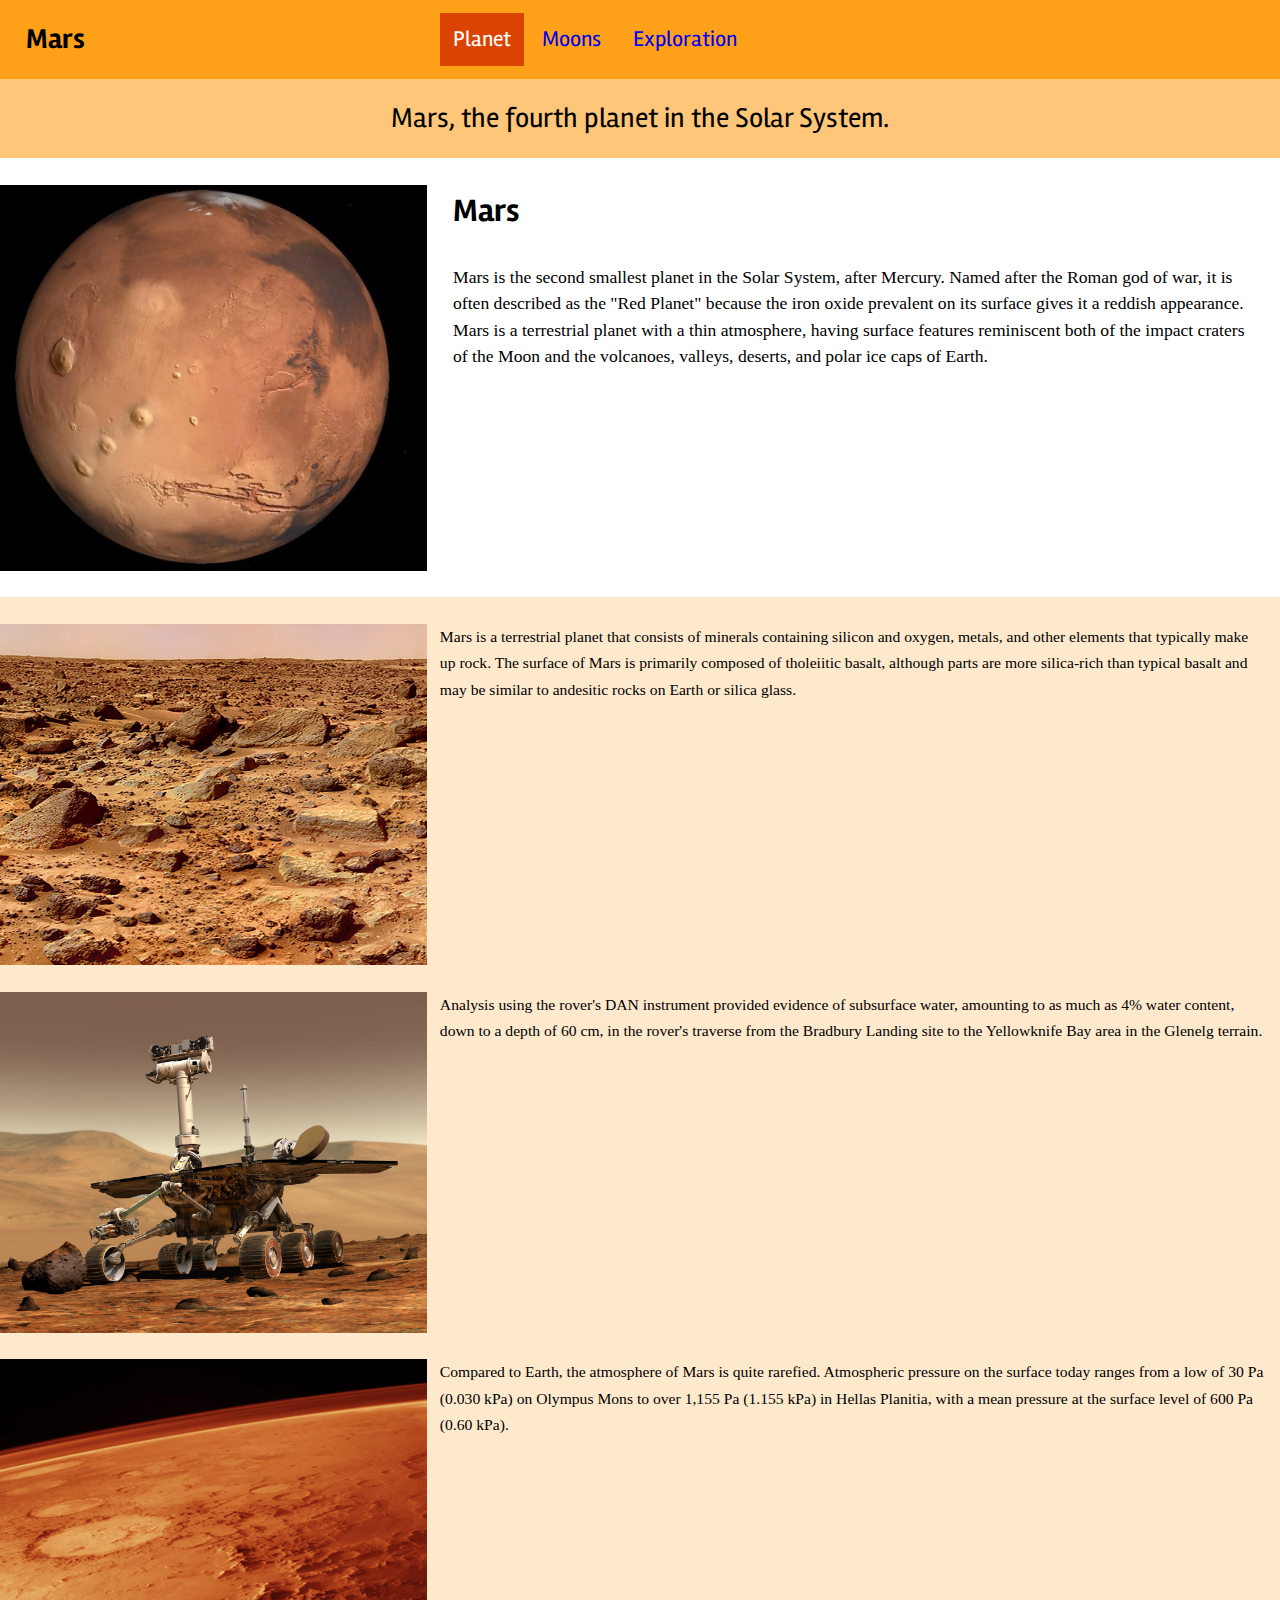
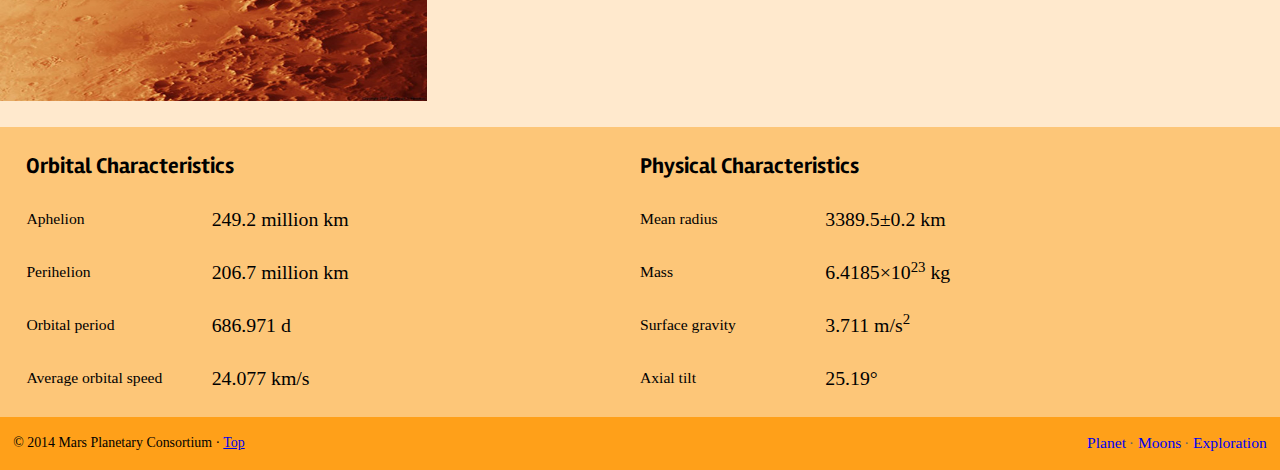
==== commit d4878021: "changing layout-main" ====
--- a/index.html
+++ b/index.html
@@ -2,7 +2,7 @@
 <html lang="en-ca">
 <head>
   <meta charset="utf-8">
-  <title>Venus</title>
+  <title>Mars</title>
   <meta name="viewport" content="width=device-width,initial-scale=1">
   <link href="http://fonts.googleapis.com/css?family=Rambla:400,700|Playfair+Display:400,700,400italic" rel="stylesheet">
 <link href="css/grid.css" rel="stylesheet">
@@ -47,20 +47,27 @@
 
   <div class="grid section pad-t">
     <div class="unit unit-xs-1 unit-s-1 unit-m-1-3">
-      <figure>
+       <figure>
         <img class="img-flex push-1-2" src="images/mars-rocks.jpg" alt="">
-        <figcaption class="milli gutter-1-2">Mars is a terrestrial planet that consists of minerals containing silicon and oxygen, metals, and other elements that typically make up rock. The surface of Mars is primarily composed of tholeiitic basalt, although parts are more silica-rich than typical basalt and may be similar to andesitic rocks on Earth or silica glass.</figcaption>
-      </figure>
     </div>
-    <div class="unit unit-xs-1 unit-s-1-2 unit-m-1-3">
+    <div class="unit unit-m-2-3 dis">
+            <figcaption class="milli gutter-1-2">Mars is a terrestrial planet that consists of minerals containing silicon and oxygen, metals, and other elements that typically make up rock. The surface of Mars is primarily composed of tholeiitic basalt, although parts are more silica-rich than typical basalt and may be similar to andesitic rocks on Earth or silica glass.</figcaption>
+        </figure>
+    </div>
+   
+    <div class="unit unit-xs-1 unit-s-1 unit-m-1-3">
       <figure>
         <img class="img-flex push-1-2" src="images/nasa-mars-rover.jpg" alt="">
+    </div>
+    <div class="unit unit-m-2-3 dis">
         <figcaption class="milli gutter-1-2">Analysis using the rover's DAN instrument provided evidence of subsurface water, amounting to as much as 4% water content, down to a depth of 60 cm, in the rover's traverse from the Bradbury Landing site to the Yellowknife Bay area in the Glenelg terrain.</figcaption>
       </figure>
     </div>
-    <div class="unit unit-xs-1 unit-s-1-2 unit-m-1-3">
+    <div class="unit unit-xs-1 unit-s-1 unit-m-1-3">
       <figure>
         <img class="img-flex push-1-2" src="images/mars-atmosphere.jpg" alt="">
+    </div>
+    <div class="unit unit-m-2-3 dis">
         <figcaption class="milli gutter-1-2">Compared to Earth, the atmosphere of Mars is quite rarefied. Atmospheric pressure on the surface today ranges from a low of 30 Pa (0.030 kPa) on Olympus Mons to over 1,155 Pa (1.155 kPa) in Hellas Planitia, with a mean pressure at the surface level of 600 Pa (0.60 kPa).</figcaption>
       </figure>
     </div>
--- a/css/grid.css
+++ b/css/grid.css
@@ -1,25 +1,3 @@
-@-moz-viewport { width: device-width; scale: 1; }
-@-ms-viewport { width: device-width; scale: 1; }
-@-o-viewport { width: device-width; scale: 1; }
-@-webkit-viewport { width: device-width; scale: 1; }
-@viewport { width: device-width; scale: 1; }
-
-html {
-  margin: 0;
-  padding: 0;
-  box-sizing: border-box;
-
-  font: normal 100%/1.5 sans-serif;
-  -moz-text-size-adjust: 100%;
-  -ms-text-size-adjust: 100%;
-  -webkit-text-size-adjust: 100%;
-  text-size-adjust: 100%;
-}
-
-*, *:before, *:after {
-  box-sizing: inherit;
-}
-
 .grid {
   margin: 0;
   padding: 0;
@@ -124,288 +102,192 @@
 
 @media only screen and (min-width: 25em) {
 
-    .unit-s-hidden {
-        display: none;
-        visibility: hidden;
-    }
-
-    .unit-s-1 {
-        display: block;
-        visibility: visible;
-        width: 100%;
-    }
-
-    .unit-offset-s-0 {
-        margin-left: 0;
-    }
-
-    .unit-s-1-2 {
-        width: 50.0000%;
-    }
-
-    .unit-offset-s-1-2 {
-        margin-left: 50.0000%;
-    }
-
-    .unit-s-1-3 {
-        width: 33.3333%;
-    }
-
-    .unit-offset-s-1-3 {
-        margin-left: 33.3333%;
-    }
-
-    .unit-s-2-3 {
-        width: 66.6667%;
-    }
-
-    .unit-offset-s-2-3 {
-        margin-left: 66.6667%;
-    }
-
-    .unit-s-1-4 {
-        width: 25.0000%;
-    }
-
-    .unit-offset-s-1-4 {
-        margin-left: 25.0000%;
-    }
-
-    .unit-s-3-4 {
-        width: 75.0000%;
-    }
-
-    .unit-offset-s-3-4 {
-        margin-left: 75.0000%;
-    }
-
-    .unit-s-1-2,.unit-s-1-3,.unit-s-2-3,.unit-s-1-4,.unit-s-3-4 {
-        display: inline-block;
-        visibility: visible;
-    }
+.unit-s-hidden {
+  display: none;
+  visibility: hidden;
+}
+
+.unit-s-1 {
+  display: block;
+  visibility: visible;
+  width: 100%;
+}
+
+.unit-offset-s-0 {
+  margin-left: 0;
+}
+
+.unit-s-1-2 {
+  width: 50.0000%;
+}
+
+.unit-offset-s-1-2 {
+  margin-left: 50.0000%;
+}
+
+.unit-s-1-3 {
+  width: 33.3333%;
+}
+
+.unit-offset-s-1-3 {
+  margin-left: 33.3333%;
+}
+
+.unit-s-2-3 {
+  width: 66.6667%;
+}
+
+.unit-offset-s-2-3 {
+  margin-left: 66.6667%;
+}
+
+.unit-s-1-4 {
+  width: 25.0000%;
+}
+
+.unit-offset-s-1-4 {
+  margin-left: 25.0000%;
+}
+
+.unit-s-3-4 {
+  width: 75.0000%;
+}
+
+.unit-offset-s-3-4 {
+  margin-left: 75.0000%;
+}
+
+.unit-s-1-2,.unit-s-1-3,.unit-s-2-3,.unit-s-1-4,.unit-s-3-4 {
+  display: inline-block;
+  visibility: visible;
+}
 
 }
 
 @media only screen and (min-width: 38em) {
 
-    .unit-m-hidden {
-        display: none;
-        visibility: hidden;
-    }
-
-    .unit-m-1 {
-        display: block;
-        visibility: visible;
-        width: 100%;
-    }
-
-    .unit-offset-m-0 {
-        margin-left: 0;
-    }
-
-    .unit-m-1-2 {
-        width: 50.0000%;
-    }
-
-    .unit-offset-m-1-2 {
-        margin-left: 50.0000%;
-    }
-
-    .unit-m-1-3 {
-        width: 33.3333%;
-    }
-
-    .unit-offset-m-1-3 {
-        margin-left: 33.3333%;
-    }
-
-    .unit-m-2-3 {
-        width: 66.6667%;
-    }
-
-    .unit-offset-m-2-3 {
-        margin-left: 66.6667%;
-    }
-
-    .unit-m-1-4 {
-        width: 25.0000%;
-    }
-
-    .unit-offset-m-1-4 {
-        margin-left: 25.0000%;
-    }
-
-    .unit-m-3-4 {
-        width: 75.0000%;
-    }
-
-    .unit-offset-m-3-4 {
-        margin-left: 75.0000%;
-    }
-
-    .unit-m-1-5 {
-        width: 20.0000%;
-    }
-
-    .unit-offset-m-1-5 {
-        margin-left: 20.0000%;
-    }
-
-    .unit-m-2-5 {
-        width: 40.0000%;
-    }
-
-    .unit-offset-m-2-5 {
-        margin-left: 40.0000%;
-    }
-
-    .unit-m-3-5 {
-        width: 60.0000%;
-    }
-
-    .unit-offset-m-3-5 {
-        margin-left: 60.0000%;
-    }
-
-    .unit-m-4-5 {
-        width: 80.0000%;
-    }
-
-    .unit-offset-m-4-5 {
-        margin-left: 80.0000%;
-    }
-
-    .unit-m-1-6 {
-        width: 16.6667%;
-    }
-
-    .unit-offset-m-1-6 {
-        margin-left: 16.6667%;
-    }
-
-    .unit-m-5-6 {
-        width: 83.3333%;
-    }
-
-    .unit-offset-m-5-6 {
-        margin-left: 83.3333%;
-    }
-
-    .unit-m-1-2,.unit-m-1-3,.unit-m-2-3,.unit-m-1-4,.unit-m-3-4,.unit-m-1-5,.unit-m-2-5,.unit-m-3-5,.unit-m-4-5,.unit-m-1-6,.unit-m-5-6 {
-        display: inline-block;
-        visibility: visible;
-    }
+.unit-m-hidden {
+  display: none;
+  visibility: hidden;
+}
+
+.unit-m-1 {
+  display: block;
+  visibility: visible;
+  width: 100%;
+}
+
+.unit-offset-m-0 {
+  margin-left: 0;
+}
+
+.unit-m-1-2 {
+  width: 50.0000%;
+}
+
+.unit-offset-m-1-2 {
+  margin-left: 50.0000%;
+}
+
+.unit-m-1-3 {
+  width: 33.3333%;
+}
+
+.unit-offset-m-1-3 {
+  margin-left: 33.3333%;
+}
+
+.unit-m-2-3 {
+  width: 66.6667%;
+}
+
+.unit-offset-m-2-3 {
+  margin-left: 66.6667%;
+}
+
+.unit-m-1-4 {
+  width: 25.0000%;
+}
+
+.unit-offset-m-1-4 {
+  margin-left: 25.0000%;
+}
+
+.unit-m-3-4 {
+  width: 75.0000%;
+}
+
+.unit-offset-m-3-4 {
+  margin-left: 75.0000%;
+}
+
+.unit-m-1-2,.unit-m-1-3,.unit-m-2-3,.unit-m-1-4,.unit-m-3-4 {
+  display: inline-block;
+  visibility: visible;
+}
 
 }
 
 @media only screen and (min-width: 60em) {
 
-    .unit-l-hidden {
-        display: none;
-        visibility: hidden;
-    }
-
-    .unit-l-1 {
-        display: block;
-        visibility: visible;
-        width: 100%;
-    }
-
-    .unit-offset-l-0 {
-        margin-left: 0;
-    }
-
-    .unit-l-1-2 {
-        width: 50.0000%;
-    }
-
-    .unit-offset-l-1-2 {
-        margin-left: 50.0000%;
-    }
-
-    .unit-l-1-3 {
-        width: 33.3333%;
-    }
-
-    .unit-offset-l-1-3 {
-        margin-left: 33.3333%;
-    }
-
-    .unit-l-2-3 {
-        width: 66.6667%;
-    }
-
-    .unit-offset-l-2-3 {
-        margin-left: 66.6667%;
-    }
-
-    .unit-l-1-4 {
-        width: 25.0000%;
-    }
-
-    .unit-offset-l-1-4 {
-        margin-left: 25.0000%;
-    }
-
-    .unit-l-3-4 {
-        width: 75.0000%;
-    }   
-
-    .unit-offset-l-3-4 {
-        margin-left: 75.0000%;
-    }
-
-    .unit-l-1-5 {
-        width: 20.0000%;
-    }
-
-    .unit-offset-l-1-5 {
-        margin-left: 20.0000%;
-    }
-
-    .unit-l-2-5 {
-        width: 40.0000%;
-    }
-
-    .unit-offset-l-2-5 {
-        margin-left: 40.0000%;
-    }
-
-    .unit-l-3-5 {
-        width: 60.0000%;
-    }
-
-    .unit-offset-l-3-5 {
-        margin-left: 60.0000%;
-    }
-
-    .unit-l-4-5 {
-    width: 80.0000%;
-    }
-
-    .unit-offset-l-4-5 {
-        margin-left: 80.0000%;
-    }
-
-    .unit-l-1-6 {
-        width: 16.6667%;
-    }
-
-    .unit-offset-l-1-6 {
-        margin-left: 16.6667%;
-    }
-
-    .unit-l-5-6 {
-        width: 83.3333%;
-    }
-
-    .unit-offset-l-5-6 {
-        margin-left: 83.3333%;
-    }
-
-    .unit-l-1-2,.unit-l-1-3,.unit-l-2-3,.unit-l-1-4,.unit-l-3-4,.unit-l-1-5,.unit-l-2-5,.unit-l-3-5,.unit-l-4-5,.unit-l-1-6,.unit-l-5-6 {
-        display: inline-block;
-        visibility: visible;
-    }
-
-}
+.unit-l-hidden {
+  display: none;
+  visibility: hidden;
+}
+
+.unit-l-1 {
+  display: block;
+  visibility: visible;
+  width: 100%;
+}
+
+.unit-offset-l-0 {
+  margin-left: 0;
+}
+
+.unit-l-1-2 {
+  width: 50.0000%;
+}
+
+.unit-offset-l-1-2 {
+  margin-left: 50.0000%;
+}
+
+.unit-l-1-3 {
+  width: 33.3333%;
+}
+
+.unit-offset-l-1-3 {
+  margin-left: 33.3333%;
+}
+
+.unit-l-2-3 {
+  width: 66.6667%;
+}
+
+.unit-offset-l-2-3 {
+  margin-left: 66.6667%;
+}
+
+.unit-l-1-4 {
+  width: 25.0000%;
+}
+
+.unit-offset-l-1-4 {
+  margin-left: 25.0000%;
+}
+
+.unit-l-3-4 {
+  width: 75.0000%;
+}
+
+.unit-offset-l-3-4 {
+  margin-left: 75.0000%;
+}
+
+.unit-l-1-2,.unit-l-1-3,.unit-l-2-3,.unit-l-1-4,.unit-l-3-4 {
+  display: inline-block;
+  visibility: visible;
+}
+
+}
--- a/css/typography.css
+++ b/css/typography.css
@@ -1,30 +1,5 @@
-@charset "utf-8";
-
-@-moz-viewport { width: device-width; scale: 1; }
-@-ms-viewport { width: device-width; scale: 1; }
-@-o-viewport { width: device-width; scale: 1; }
-@-webkit-viewport { width: device-width; scale: 1; }
-@viewport { width: device-width; scale: 1; }
-
 html {
-	-moz-box-sizing: border-box;
-	-webkit-box-sizing: border-box;
-	box-sizing: border-box;
-    
-    -moz-text-size-adjust: 100%;
-	-ms-text-size-adjust: 100%;
-	-webkit-text-size-adjust: 100%;
-	text-size-adjust: 100%;
-    
-    font-size: 100%;
-}
-
-*,*:before, *:after {
-    box-sizing: inherit;
-}
-
-html {
-  font: normal 100%/1.5 sans-serif;
+  font: normal 100%/1.5 "Playfair", serif;
 }
 
 h1, h2, h3, h4, h5, h6,
@@ -32,7 +7,6 @@
 blockquote, details, hr,
 fieldset, pre, table {
   margin: 0 0 1.5rem;
-  font-family: sans-serif;
 }
 
 .yotta {
@@ -167,3 +141,10 @@
   padding-left: 3.0000rem;
   padding-right: 3.0000rem;
 }
+
+h1, h2, h3, h4, h5, h6,
+.title,
+.intro,
+.brand-family {
+    font-family: "Rambla", sans-serif;
+}
--- a/css/main.css
+++ b/css/main.css
@@ -9,45 +9,34 @@
   padding: 0;
   box-sizing: border-box;
 
-  font: normal 100%/1.5 sans-serif;
   -moz-text-size-adjust: 100%;
   -ms-text-size-adjust: 100%;
   -webkit-text-size-adjust: 100%;
   text-size-adjust: 100%;
 }
 
-@media only screen and (min-width:60em) {
-    html {
-        font-size: 110%
-    }
-    
-    .visually-hidden-2 {
-    display: none;
-    }
-}
-
-@media only screen and (min-width:90em) {
-    html {
-        font-size: 120%
-    }
-    
-    .visually-hidden-2 {
-    display: none;
-    }
-}
-
-@media only screen and (min-width:120em) {
-    html {
-        font-size: 130%
-    }
-    
-    .visually-hidden-2 {
-    display: none;
-    }
-    
-    .visually-hidden-1 {
-    
-    }
+@media only screen and (min-width: 60em) {
+
+  html {
+    font-size: 110%;
+  }
+
+}
+
+@media only screen and (min-width: 90em) {
+
+  html {
+    font-size: 120%;
+  }
+
+}
+
+@media only screen and (min-width: 120em) {
+
+  html {
+    font-size: 130%;
+  }
+
 }
 
 *, *:before, *:after {
@@ -59,326 +48,292 @@
   padding: 0;
 }
 
+a:hover,
+a:active {
+  outline: none;
+}
+
 a:focus {
-    outline: 3px solid #000; 
-}
-    
-    /* It's okay to remove the focus rectangle for mouse uers. IT'S NOT OKAY TO REMOVE IT FOR KEYBAORD USERS!!!!
-    a:hover    
-    a:active {
-    outline: none;
-    }
-    */
+  outline: 3px solid #000;
+}
 
 .skip-links {
-    margin: 0;
-    padding: 0;
-    list-style-type: none;
-}
-
+  margin: 0;
+  padding: 0;
+  list-style-type: none;
+}
 
 .skip-links a {
-    position: absolute;
-    top: -3em;
-    background-color: #ffcc66;
-    color: #fff;
-    text-decoration: none;
-    padding: 0.5em 0.75em;
-    font-size: 1.25em;
+  padding: 0.5em 0.75em;
+  position: absolute;
+  top: -3em;
+
+  background-color: #000;
+
+  color: #fff;
+  font-size: 1.125em;
+  font-weight: bold;
+  text-decoration: none;
 }
 
 .skip-links a:focus {
-    top: 0;
-}
-
-img {
+  top: 0;
+}
+
+.img-flex {
   display: block;
   width: 100%;
 }
 
-header {
-    background-color: #ccc;
+.dis {
+    display: block;
+    float:right;
+}
+
+.masthead {
+  overflow: hidden;
+}
+
+.title {
+  display: block;
+
+  text-align: center;
+}
+
+.nav {
+  padding: 0;
+}
+
+.nav li {
+  display: block;
+}
+
+.nav a,
+.nav a:link,
+.nav a:visited {
+  display: block;
+
+  color: db4300;
+  text-decoration: none;
+}
+
+.nav a:hover,
+.nav a:focus,
+.nav a:active, 
+.nav .nav-current, 
+.nav .nav-current:link,
+.nav .nav-current:visited {
+  background-color: #db4300;
+
+  color: #fff;
+}
+
+.section-dark {
+  background-color: #ffa019;
+}
+
+.section-mid {
+  background-color: #fdc678;
+}
+
+.section {
+  background-color: #ffe9cd;
+}
+
+.intro {
+  text-align: center;
+}
+
+.discovery-title-extra {
+  display: none;
+}
+
+.table-outer {
+  overflow-x: auto;
+}
+
+.table-inner {
+  margin: 0 auto;
+  max-width: 60em;
+  min-width: 45em;
+}
+
+table {
+  width: 100%;
+
+  border-collapse: collapse;
+}
+
+th,
+td {
+  padding: 0.2rem;
+
+  text-align: left;
+}
+
+thead th {
+  background-color: #ffb852;
+  border-bottom: 1px solid #ccc;
+}
+
+tbody th,
+tbody td {
+  border-bottom: 1px solid #ffb852;
+}
+
+form {
+  margin: 0 auto;
+  max-width: 35em;
+}
+
+label {
+  display: block;
+  margin-bottom: 0.03em;
+  vertical-align: middle;
+}
+
+input,
+textarea {
+  margin: 0;
+  padding: 0.4em;
+  vertical-align: middle;
+  width: 100%;
+
+  border: 1px solid #ffa019;
+
+  font-size: 1rem;
+}
+
+fieldset {
+  padding: 0;
+
+  border: 0;
+}
+
+legend {
+  font-style: italic;
+}
+
+textarea {
+  height: 12em;
+}
+
+.radio {
+  white-space: nowrap;
+}
+
+.radio input {
+  width: auto;
+}
+
+.radio label {
+  display: inline-block;
+  margin-right: 0.75rem;
+}
+
+.align-center {
+  text-align: center;
+}
+
+.align-right {
+  text-align: right;
+}
+
+.copyright {
+  text-align: center;
+}
+
+@media only screen and (min-width: 25em) {
+
+  .nav {
+    text-align: center;
+  }
+
+  .nav li {
+    display: inline-block;
+  }
+
+  .nav-footer a,
+  .nav-footer a:link,
+  .nav-footer a:visited {
+    display: inline-block;
+  }
+
+  .nav-footer li::after {
+    content: "·";
+    display: inline-block;
+    width: 0.5em;
+
+    color: #666;
+    text-align: right;
+  }
+
+  .nav-footer li:last-child::after {
+    content: none;
+  }
+
+  .discovery-title-extra {
+    display: inline;
+  }
+
+}
+
+@media only screen and (min-width: 38em) {
+
+  .title,
+  .nav {
+    text-align: left;
+  }
+
+  .discovery-text {
+    padding-right: 1.5rem;
+  }
+
+  .copyright {
+    text-align: left;
+  }
+
+  .nav-footer {
+    text-align: right;
+  }
+
+  th,
+  td {
+    padding: 0.5rem;
+    text-align: left;
+  }
+
+}
+
+@media only screen and (min-width: 60em) {
+
+  .moon-text {
+    padding-left: 1.5rem;
+  }
+
+  .stats {
     overflow: hidden;
-}
-
-.discription {
-    background-color: #e2e2e2;
-    overflow:hidden;
-    text-align: center;
-}
-
-.multi-images {
-    background-color:#efefef;
-    width :100%
-}
-
-.info {
-    background-color:#e2e2e2;
-    overflow: hidden;
-}
-
-footer {
-    background-color: #ccc;
-    overflow: hidden;
-}
-
-
-.title {
-    text-align: center;
-    margin: 0;
-    
-}
-
-h1 {
+  }
+
+  .stats > dt {
+    clear: left;
+    float: left;
+    margin-right: 0.75rem;
+    width: 11em;
+  }
+
+  .stats > dd {
+    float: left;
+  }
+
+  .discovery-text {
+    padding-left: 1.5rem;
+  }
+
+  th,
+  td {
+    padding: 0.75rem;
     text-align: left;
-}
-
-.nav { 
-    padding: 0;
-    list-style-type: none;
-}
-
-.nav li {
-    color: #0074D9;
-}
-
-.nav a {
-    display: block;
-    text-decoration: none;
-}
-
-input {
-    vertical-align: middle;
-}
-
-label {
-    display:block;
-    vertical-align: middle;
-}
-
-input + label {
-    display: inline-block;
-}
-
-button {
-    padding: 0.5em 1em;
-    border: 2px solid #efefef;
-    color: black;
-    background-color: #e2e2e2;
-    cursor: pointer;
-}
-
-.radio {
-    white-space: nowrap;
-}
-
-.field {
-    font-size:0.75em;
-    padding: 0.5em;
-    border: 1px solid #e2e2e2;
-}
-
-.field:focus {
-    background-color: #efefef;
-    outline: 2px solid #e2e2e2;
-}
-
-.field2 {
-    font-size:0.75em;
-    padding: 4em;
-    border: 1px solid #e2e2e2;
-}
-
-.field2:focus {
-    background-color: #efefef;
-    outline: 2px solid #e2e2e2;
-}
-
-
-@media only screen and (min-width:25em) {
-    .nav {
-        text-align: center;
-    }
-    
-    .nav li {
-        display:inline-block;
-    }   
-    
-    .copyright {
-    text-align: center;    
-    }
-
-    .visually-hidden-1 {
-    display: none;
-    float: left;
-    }
-    
-    .bold {
-     font-weight: bold;
-    }
-    
-    .visually-hidden-4 {
-    display: none;
-    } 
-    
-    .bold {
-    font-weight: normal;
-    }
-}
-        
-
-@media only screen and (min-width:38em) {
-    .nav li {
-        display:inline-block;
-    }
-    
-    .nav-top {
-    text-align: center
-    }
-    
-    .nav {
-        text-align: right;
-    }
-    
-    .title {
-        text-align: left;
-    }
-    
-    footer {
-    background-color: #ccc;
-    overflow: hidden;
-    }
-    
-    .visually-hidden-2 {
-    display: none;
-    }
-    
-    .visually-hidden-1 {
-    display: block;
-    float: left;
-    }
-    
-    .visually-hidden-3 {
-    display: block;
-    } 
-    
-    .visually-hidden-4 {
-    display: none;
-    } 
-    
-    .bold {
-    font-weight: normal;
-    }
-    
-    .footernav a:after {
-        content: "•";
-        padding-left: .5em;
-    }
-    
-    .footernav li:last-child a:after {
-        content: none;
-    }
-}
-    
-@media only screen and (min-width:60em) {
-    h1 {
-        float: left;
-    }
-    
-    .title {
-         text-align: center;  
-     }
-    
-    .nav {
-        text-align: center;
-    }
-    
-    .footernav {
-        float: right;
-        display: inline-block;   
-    }
-    
-    .footernav a {
-        text-decoration: none;
-    }
-    .footernav li {
-        list-style-type: none;
-        float: left;
-            
-    }
-    
-    .nav li {
-        display:inline-block;
-    }
-    
-    footer {
-        background-color: #ccc;
-        overflow: hidden;
-    }
-    
-    aside {
-        margin: 0 0 1.5rem;
-        padding: 1.5rem 0.8em;
-
-        background-color: #f2f2f2;
-        border-bottom: 1px solid #ddd;
-        border-top: 1px solid #ddd;
-    }
-    
-    dl {
-        margin: 0;
-        overflow: hidden;
-        padding: 0;
-    }
-
-    dt {
-        clear: left;
-        float: left;
-        margin: 0;
-        padding: 0;
-        width: 8em;
-    }
-
-    dd {
-        float: left;
-        margin: 0;
-        padding: 0;
-    }   
-
-    .visually-hidden-2 {
-        display: none;
-    }
-    
-    .visually-hidden-1 {
-        display: block;
-        float: left;
-    }
-    
-    
-    .visually-hidden-3 {
-        display: none;
-    } 
-    
-    .visually-hidden-4 {
-        display: block;
-    } 
-    
-    .bold {
-        font-weight: normal;
-    }
-    
-    .discovery {
-        font-weight: normal;
-    }
-    
-       .footernav a:after {
-        content: "•";
-        padding-left: .5em;
-    }
-    
-    .footernav li:last-child a:after {
-        content: none;
-    }
-    
-}
-
+  }
+
+}
